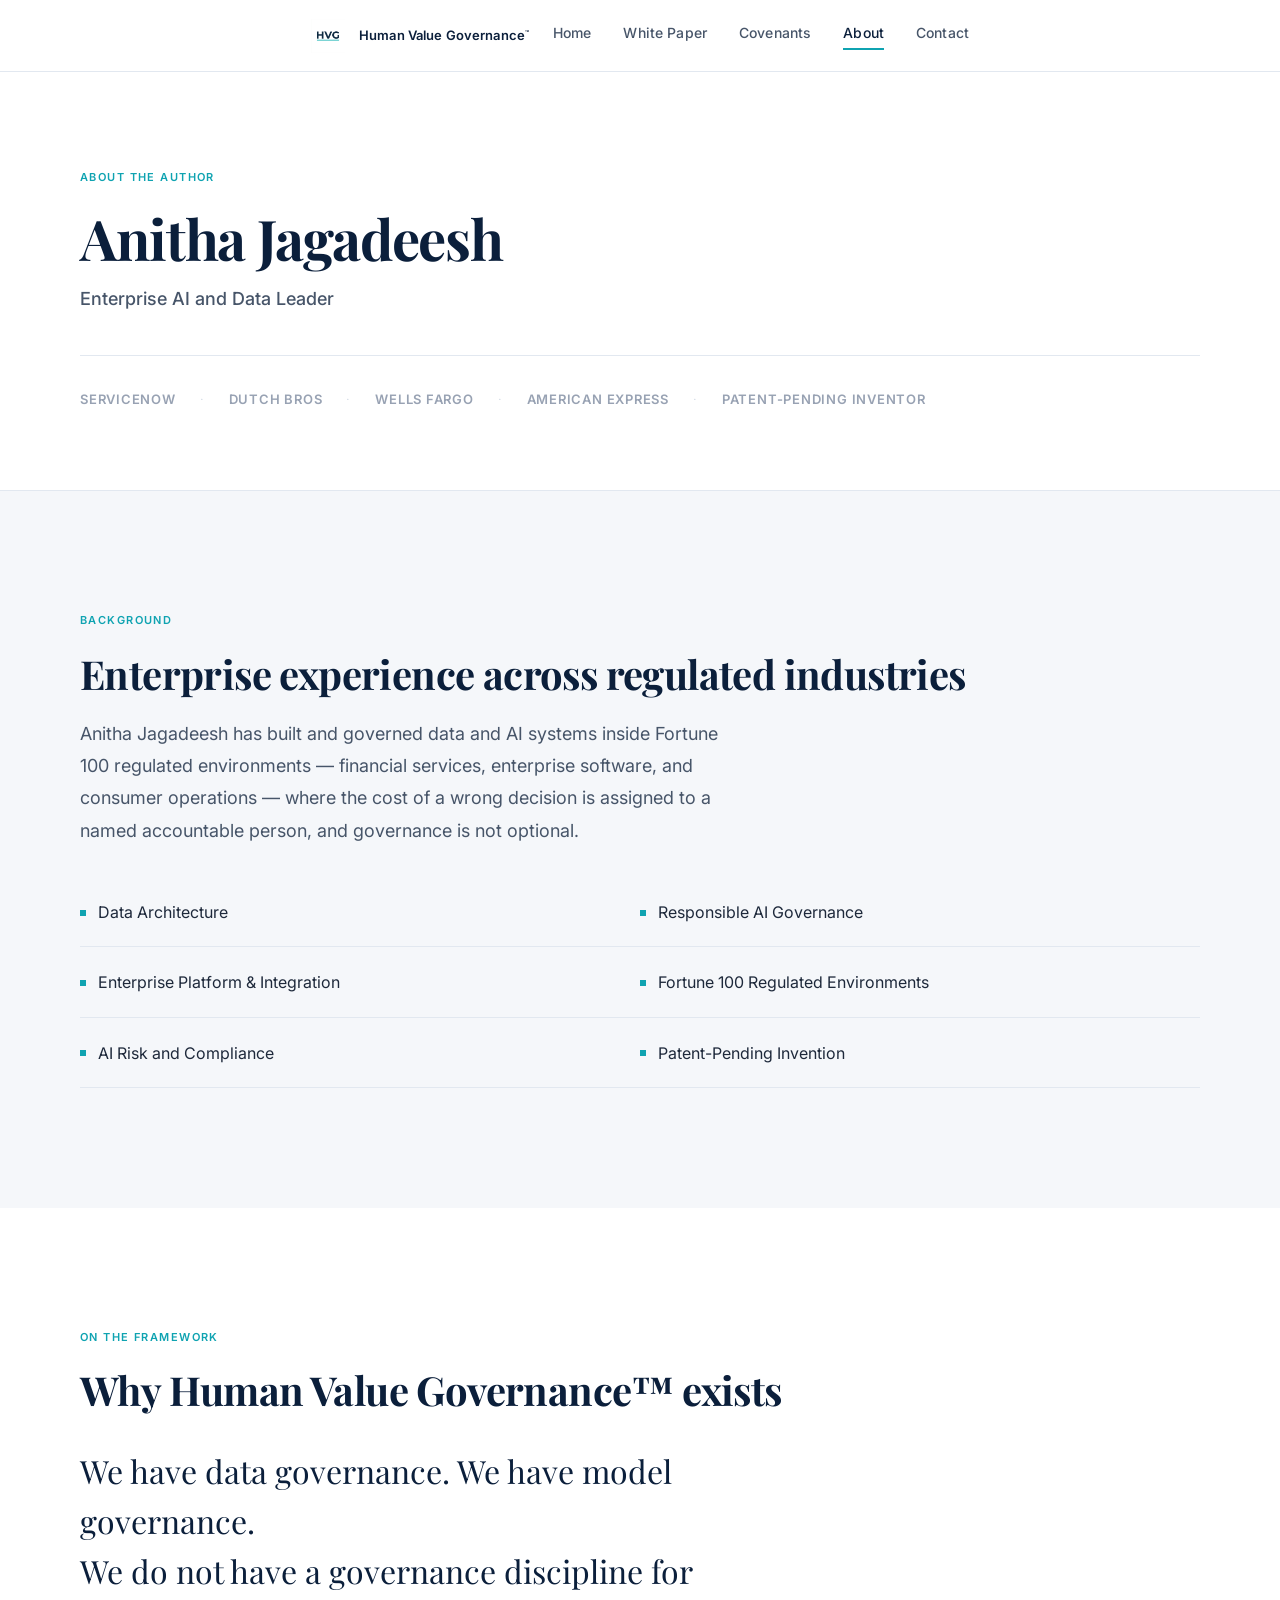
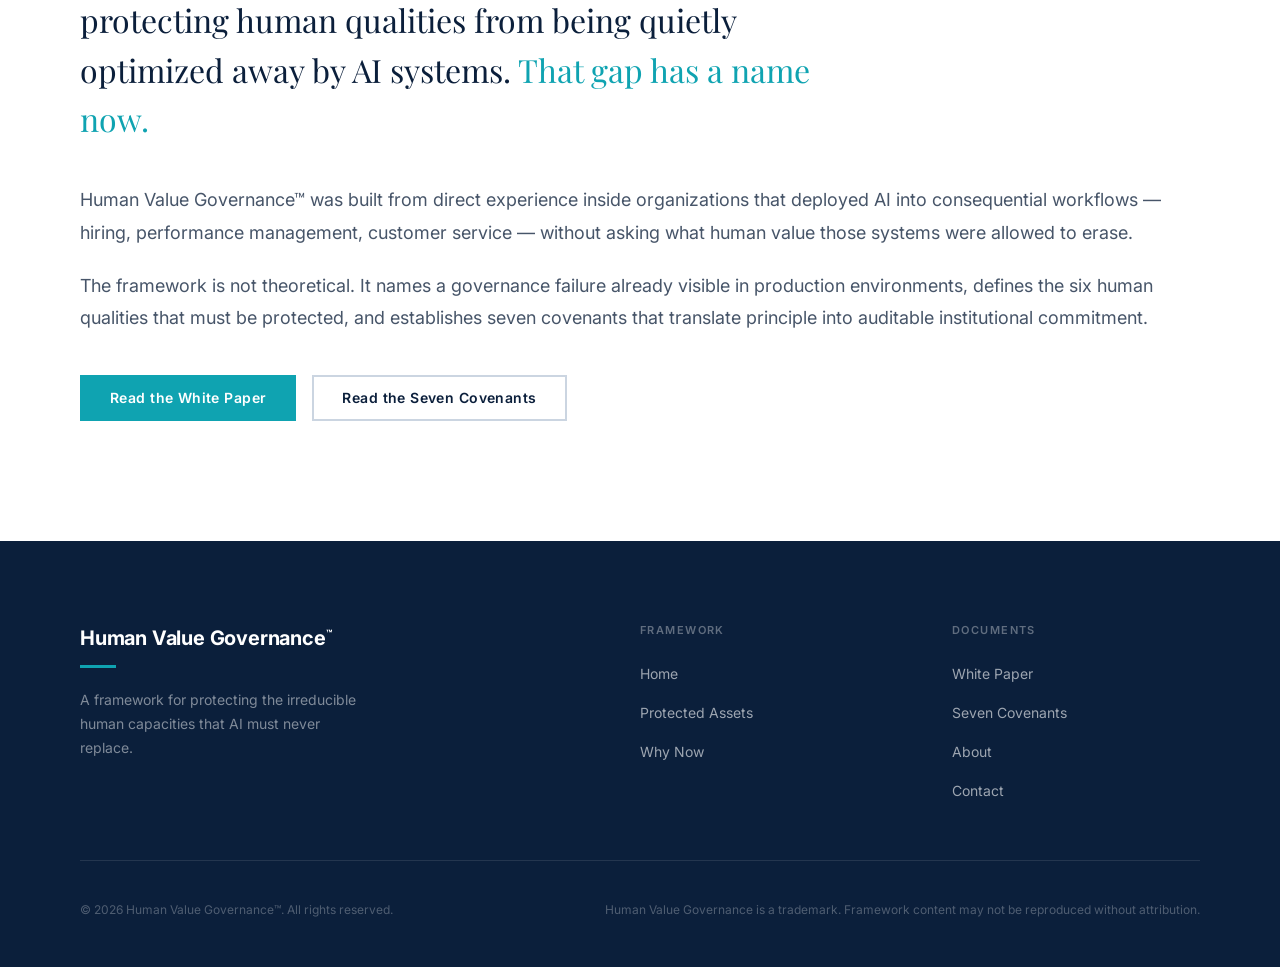
==== about.html @ 3b8f4ce2 "Add about and contact pages; update nav to 5-item structure on all pages New pages: - about.html: An" ====
<!DOCTYPE html>
<html lang="en">
<head>
  <meta charset="UTF-8">
  <meta name="viewport" content="width=device-width, initial-scale=1.0">
  <meta name="description" content="About Anitha Jagadeesh — Enterprise AI and Data Leader. Author of Human Value Governance™.">
  <title>About — Human Value Governance™</title>

  <link rel="preconnect" href="https://fonts.googleapis.com">
  <link rel="preconnect" href="https://fonts.gstatic.com" crossorigin>
  <link href="https://fonts.googleapis.com/css2?family=Inter:wght@300;400;500;600&family=Playfair+Display:ital,wght@0,400;0,600;0,700;1,400&display=swap" rel="stylesheet">

  <link rel="stylesheet" href="assets/css/styles.css">
</head>
<body>

  <!-- ════════════════════════════════════════════════
       SITE HEADER
       ════════════════════════════════════════════════ -->
  <header class="site-header">
    <div class="container">
      <div class="header-inner">

        <a href="index.html" class="logo" aria-label="Human Value Governance — Home">
          <img src="assets/images/hvg-logo.png" alt="HVG" class="logo-img">
          <span class="logo-wordmark">Human Value Governance<sup>™</sup></span>
        </a>

        <nav class="site-nav" id="site-nav" aria-label="Primary navigation">
          <a href="index.html" class="nav-link">Home</a>
          <a href="white-paper.html" class="nav-link">White Paper</a>
          <a href="covenants.html" class="nav-link">Covenants</a>
          <a href="about.html" class="nav-link active">About</a>
          <a href="contact.html" class="nav-link">Contact</a>
        </nav>

        <button class="nav-toggle" id="nav-toggle" aria-label="Toggle navigation"
          aria-expanded="false" aria-controls="site-nav">
          <span class="nav-toggle-icon" aria-hidden="true">
            <span class="nav-toggle-bar"></span>
            <span class="nav-toggle-bar"></span>
            <span class="nav-toggle-bar"></span>
          </span>
        </button>

      </div>
    </div>
  </header>


  <main>

    <!-- ════════════════════════════════════════════════
         ABOUT HERO
         ════════════════════════════════════════════════ -->
    <section class="about-hero">
      <div class="container">

        <p class="label">About the Author</p>
        <h1 class="about-name">Anitha Jagadeesh</h1>
        <p class="about-title">Enterprise AI and Data Leader</p>

        <!-- Company credentials -->
        <div class="credential-strip">
          <span>ServiceNow</span>
          <span class="cred-divider" aria-hidden="true">·</span>
          <span>Dutch Bros</span>
          <span class="cred-divider" aria-hidden="true">·</span>
          <span>Wells Fargo</span>
          <span class="cred-divider" aria-hidden="true">·</span>
          <span>American Express</span>
          <span class="cred-divider" aria-hidden="true">·</span>
          <span>Patent-Pending Inventor</span>
        </div>

      </div>
    </section>


    <!-- ════════════════════════════════════════════════
         BACKGROUND & EXPERTISE
         ════════════════════════════════════════════════ -->
    <section class="section section--gray">
      <div class="container">

        <p class="label">Background</p>
        <h2 class="section-heading">Enterprise experience across regulated industries</h2>

        <p class="section-intro" style="margin-bottom: 0;">
          Anitha Jagadeesh has built and governed data and AI systems inside Fortune 100
          regulated environments — financial services, enterprise software, and consumer
          operations — where the cost of a wrong decision is assigned to a named accountable
          person, and governance is not optional.
        </p>

        <div class="expertise-grid">
          <div class="expertise-item">Data Architecture</div>
          <div class="expertise-item">Responsible AI Governance</div>
          <div class="expertise-item">Enterprise Platform &amp; Integration</div>
          <div class="expertise-item">Fortune 100 Regulated Environments</div>
          <div class="expertise-item">AI Risk and Compliance</div>
          <div class="expertise-item">Patent-Pending Invention</div>
        </div>

      </div>
    </section>


    <!-- ════════════════════════════════════════════════
         WHY THIS FRAMEWORK
         ════════════════════════════════════════════════ -->
    <section class="section section--white">
      <div class="container">

        <p class="label">On the Framework</p>
        <h2 class="section-heading">Why Human Value Governance™ exists</h2>

        <p class="framework-statement">
          We have data governance. We have model governance.<br>
          We do not have a governance discipline for protecting human qualities
          from being quietly optimized away by AI systems.
          <em>That gap has a name now.</em>
        </p>

        <div class="prose" style="margin-top: 2.5rem;">
          <p>
            Human Value Governance™ was built from direct experience inside organizations
            that deployed AI into consequential workflows — hiring, performance management,
            customer service — without asking what human value those systems were allowed
            to erase.
          </p>
          <p>
            The framework is not theoretical. It names a governance failure already visible
            in production environments, defines the six human qualities that must be
            protected, and establishes seven covenants that translate principle into
            auditable institutional commitment.
          </p>
        </div>

        <div style="margin-top: 2.5rem; display: flex; gap: 1rem; flex-wrap: wrap;">
          <a href="white-paper.html" class="btn btn-primary">Read the White Paper</a>
          <a href="covenants.html" class="btn btn-secondary">Read the Seven Covenants</a>
        </div>

      </div>
    </section>

  </main>


  <!-- ════════════════════════════════════════════════
       SITE FOOTER
       ════════════════════════════════════════════════ -->
  <footer class="site-footer">
    <div class="container">

      <div class="footer-inner">
        <div class="footer-brand">
          <p class="footer-logo-text">Human Value Governance<sup>™</sup></p>
          <span class="footer-teal-bar" aria-hidden="true"></span>
          <p>A framework for protecting the irreducible human capacities that AI must never replace.</p>
        </div>
        <div class="footer-col">
          <h4>Framework</h4>
          <ul>
            <li><a href="index.html">Home</a></li>
            <li><a href="index.html#assets">Protected Assets</a></li>
            <li><a href="index.html#urgency">Why Now</a></li>
          </ul>
        </div>
        <div class="footer-col">
          <h4>Documents</h4>
          <ul>
            <li><a href="white-paper.html">White Paper</a></li>
            <li><a href="covenants.html">Seven Covenants</a></li>
            <li><a href="about.html">About</a></li>
            <li><a href="contact.html">Contact</a></li>
          </ul>
        </div>
      </div>

      <div class="footer-bottom">
        <p>© 2026 Human Value Governance™. All rights reserved.</p>
        <p class="tm-note">Human Value Governance is a trademark. Framework content may not be reproduced without attribution.</p>
      </div>

    </div>
  </footer>


  <script>
    (function () {
      var toggle = document.getElementById('nav-toggle');
      var nav    = document.getElementById('site-nav');
      if (!toggle || !nav) return;
      toggle.addEventListener('click', function () {
        var isOpen = nav.classList.toggle('is-open');
        toggle.setAttribute('aria-expanded', isOpen ? 'true' : 'false');
      });
      nav.querySelectorAll('.nav-link').forEach(function (link) {
        link.addEventListener('click', function () {
          nav.classList.remove('is-open');
          toggle.setAttribute('aria-expanded', 'false');
        });
      });
    })();
  </script>

</body>
</html>
---- assets/css/styles.css ----
/* ============================================================
   HUMAN VALUE GOVERNANCE™
   assets/css/styles.css
   ============================================================

   Table of Contents
   ─────────────────────────────────────────────────────────
    1.  Design Tokens (CSS Custom Properties)
    2.  Reset & Base
    3.  Typography Utilities
    4.  Layout & Container
    5.  Site Header & Navigation
    6.  Buttons
    7.  Section Labels & Shared Section Styles
    8.  Site Footer
    9.  Page: Homepage – Hero
   10.  Page: Homepage – Foundation Section
   11.  Page: Homepage – Six Protected Assets
   12.  Page: Homepage – Why Now (Navy)
   13.  Page: Homepage – Audience
   14.  Page: Homepage – CTA Strip
   15.  Page: White Paper
   16.  Page: Seven Covenants
   17.  Responsive Breakpoints
   ============================================================ */


/* ─────────────────────────────────────────────────────────
   1. DESIGN TOKENS
   ───────────────────────────────────────────────────────── */

:root {
  /* Brand Colors */
  --clr-navy:        #0B1F3B;
  --clr-navy-mid:    #112340;
  --clr-teal:        #0FA3B1;
  --clr-teal-faint:  #EAF8FA;
  --clr-amber:       #F5A623;
  --clr-white:       #FFFFFF;

  /* UI / Neutral Colors */
  --clr-bg:          #F5F7FA;
  --clr-off-white:   #FAFBFC;
  --clr-text:        #1E293B;
  --clr-muted:       #475569;
  --clr-subtle:      #98A2B3;
  --clr-border:      #E2E8F0;
  --clr-border-dk:   #CBD5E1;

  /* Fonts */
  --f-serif:  'Playfair Display', Georgia, 'Times New Roman', serif;
  --f-sans:   'Inter', -apple-system, BlinkMacSystemFont, 'Segoe UI', system-ui, sans-serif;

  /* Type Scale */
  --t-11:  0.6875rem;
  --t-12:  0.75rem;
  --t-13:  0.8125rem;
  --t-14:  0.875rem;
  --t-15:  0.9375rem;
  --t-16:  1rem;
  --t-18:  1.125rem;
  --t-20:  1.25rem;
  --t-22:  1.375rem;
  --t-24:  1.5rem;
  --t-28:  1.75rem;
  --t-32:  2rem;
  --t-36:  2.25rem;
  --t-40:  2.5rem;
  --t-48:  3rem;
  --t-56:  3.5rem;
  --t-64:  4rem;
  --t-72:  4.5rem;

  /* Spacing (4px grid) */
  --sp-2:   2px;
  --sp-4:   4px;
  --sp-6:   6px;
  --sp-8:   8px;
  --sp-10:  10px;
  --sp-12:  12px;
  --sp-14:  14px;
  --sp-16:  16px;
  --sp-20:  20px;
  --sp-24:  24px;
  --sp-28:  28px;
  --sp-32:  32px;
  --sp-40:  40px;
  --sp-48:  48px;
  --sp-56:  56px;
  --sp-64:  64px;
  --sp-72:  72px;
  --sp-80:  80px;
  --sp-96:  96px;
  --sp-120: 120px;
  --sp-160: 160px;

  /* Layout */
  --w-container: 1200px;
  --w-read:      700px;
  --w-narrow:    880px;
  --header-h:    72px;

  /* Motion */
  --ease:  cubic-bezier(0.4, 0, 0.2, 1);
  --trans: 180ms cubic-bezier(0.4, 0, 0.2, 1);
}


/* ─────────────────────────────────────────────────────────
   2. RESET & BASE
   ───────────────────────────────────────────────────────── */

*, *::before, *::after {
  box-sizing: border-box;
  margin: 0;
  padding: 0;
}

html {
  font-size: 16px;
  scroll-behavior: smooth;
  -webkit-font-smoothing: antialiased;
  -moz-osx-font-smoothing: grayscale;
  text-rendering: optimizeLegibility;
}

body {
  font-family: var(--f-sans);
  font-size: var(--t-16);
  line-height: 1.7;
  color: var(--clr-text);
  background: var(--clr-white);
}

img, svg {
  display: block;
  max-width: 100%;
  height: auto;
}

a {
  color: inherit;
  text-decoration: none;
}

ul, ol {
  list-style: none;
}

sup {
  font-size: 0.5em;
  vertical-align: super;
  line-height: 0;
  letter-spacing: 0;
}

hr {
  border: none;
  border-top: 1px solid var(--clr-border);
}


/* ─────────────────────────────────────────────────────────
   3. TYPOGRAPHY UTILITIES
   ───────────────────────────────────────────────────────── */

/* Section eyebrow label */
.label {
  display: block;
  font-family: var(--f-sans);
  font-size: var(--t-11);
  font-weight: 600;
  letter-spacing: 0.13em;
  text-transform: uppercase;
  color: var(--clr-teal);
  margin-bottom: var(--sp-20);
}

.label--light {
  color: rgba(15, 163, 177, 0.8);
}

.label--muted {
  color: var(--clr-subtle);
}

/* Primary display heading (hero) */
.display-heading {
  font-family: var(--f-serif);
  font-weight: 700;
  line-height: 1.1;
  color: var(--clr-navy);
  letter-spacing: -0.02em;
}

.display-heading--xl {
  font-size: clamp(var(--t-40), 6.5vw, var(--t-72));
}

.display-heading--lg {
  font-size: clamp(var(--t-32), 5vw, var(--t-56));
}

/* Section heading */
.section-heading {
  font-family: var(--f-serif);
  font-size: clamp(var(--t-28), 3.5vw, var(--t-40));
  font-weight: 700;
  line-height: 1.2;
  color: var(--clr-navy);
  letter-spacing: -0.015em;
}

.section-heading--light {
  color: var(--clr-white);
}

/* Prose / body copy block */
.prose {
  font-size: var(--t-18);
  line-height: 1.82;
  color: var(--clr-muted);
}

.prose p + p {
  margin-top: var(--sp-20);
}

/* Reading prose — long-form article typography */
.reading-prose {
  font-size: var(--t-18);
  line-height: 1.85;
  color: var(--clr-text);
}

.reading-prose p {
  margin-bottom: var(--sp-24);
  color: var(--clr-muted);
}

.reading-prose h2 {
  font-family: var(--f-serif);
  font-size: clamp(var(--t-24), 3vw, var(--t-32));
  font-weight: 700;
  color: var(--clr-navy);
  line-height: 1.25;
  margin-top: var(--sp-72);
  margin-bottom: var(--sp-24);
  padding-top: var(--sp-48);
  border-top: 1px solid var(--clr-border);
}

.reading-prose h3 {
  font-family: var(--f-serif);
  font-size: var(--t-22);
  font-weight: 600;
  color: var(--clr-navy);
  line-height: 1.35;
  margin-top: var(--sp-48);
  margin-bottom: var(--sp-16);
}

.reading-prose ul {
  list-style: none;
  margin: var(--sp-24) 0;
}

.reading-prose ul li {
  position: relative;
  padding-left: var(--sp-24);
  margin-bottom: var(--sp-12);
  color: var(--clr-muted);
  font-size: var(--t-18);
  line-height: 1.75;
}

.reading-prose ul li::before {
  content: '';
  position: absolute;
  left: 0;
  top: 0.78em;
  width: 8px;
  height: 1.5px;
  background: var(--clr-teal);
}

.reading-prose blockquote {
  border-left: 3px solid var(--clr-teal);
  padding: var(--sp-16) var(--sp-28);
  margin: var(--sp-48) 0;
  background: var(--clr-bg);
  font-style: italic;
  font-family: var(--f-serif);
  font-size: var(--t-20);
  line-height: 1.65;
  color: var(--clr-text);
}

/* Content placeholder — insert your copy here */
.content-placeholder {
  background: var(--clr-bg);
  border: 1px dashed var(--clr-border-dk);
  padding: var(--sp-40);
  border-radius: 2px;
  color: var(--clr-subtle);
  font-size: var(--t-14);
  font-style: italic;
  text-align: center;
  margin: var(--sp-32) 0;
}


/* ─────────────────────────────────────────────────────────
   4. LAYOUT & CONTAINER
   ───────────────────────────────────────────────────────── */

.container {
  max-width: var(--w-container);
  margin: 0 auto;
  padding: 0 var(--sp-40);
}

.container--narrow {
  max-width: var(--w-narrow);
}

.container--read {
  max-width: var(--w-read);
}

/* Section base */
.section {
  padding: var(--sp-120) 0;
}

.section--sm {
  padding: var(--sp-80) 0;
}

.section--lg {
  padding: var(--sp-160) 0;
}

/* Section background variants */
.section--white  { background: var(--clr-white); }
.section--gray   { background: var(--clr-bg); }
.section--navy   { background: var(--clr-navy); }
.section--off    { background: var(--clr-off-white); }


/* ─────────────────────────────────────────────────────────
   5. SITE HEADER & NAVIGATION
   ───────────────────────────────────────────────────────── */

.site-header {
  position: sticky;
  top: 0;
  z-index: 200;
  height: var(--header-h);
  background: var(--clr-white);
  border-bottom: 1px solid var(--clr-border);
  display: flex;
  align-items: center;
}

.header-inner {
  display: flex;
  align-items: center;
  justify-content: space-between;
  width: 100%;
  gap: var(--sp-24);
}

/* Logo */
.logo {
  display: flex;
  align-items: center;
  gap: var(--sp-14);
  text-decoration: none;
  flex-shrink: 0;
}

.logo-img {
  height: 34px;
  width: auto;
}

.logo-wordmark {
  font-family: var(--f-sans);
  font-size: var(--t-13);
  font-weight: 600;
  color: var(--clr-navy);
  letter-spacing: 0.01em;
  line-height: 1.3;
  white-space: nowrap;
}

/* Primary navigation */
.site-nav {
  display: flex;
  align-items: center;
  gap: var(--sp-32);
}

.nav-link {
  font-size: var(--t-14);
  font-weight: 500;
  color: var(--clr-muted);
  letter-spacing: 0.01em;
  padding-bottom: var(--sp-4);
  border-bottom: 2px solid transparent;
  transition: color var(--trans), border-color var(--trans);
  white-space: nowrap;
}

.nav-link:hover {
  color: var(--clr-navy);
}

.nav-link.active {
  color: var(--clr-navy);
  border-bottom-color: var(--clr-teal);
}

/* Mobile menu toggle button */
.nav-toggle {
  display: none;
  background: none;
  border: none;
  cursor: pointer;
  padding: var(--sp-8);
  color: var(--clr-navy);
  flex-shrink: 0;
}

.nav-toggle-icon {
  display: flex;
  flex-direction: column;
  gap: 5px;
  width: 22px;
}

.nav-toggle-bar {
  display: block;
  width: 22px;
  height: 2px;
  background: currentColor;
  transition: transform var(--trans), opacity var(--trans);
}

/* Mobile nav state */
.site-nav.is-open {
  display: flex;
}


/* ─────────────────────────────────────────────────────────
   6. BUTTONS
   ───────────────────────────────────────────────────────── */

.btn {
  display: inline-flex;
  align-items: center;
  justify-content: center;
  gap: var(--sp-8);
  padding: 14px 28px;
  font-family: var(--f-sans);
  font-size: var(--t-14);
  font-weight: 600;
  letter-spacing: 0.03em;
  line-height: 1;
  border: 2px solid transparent;
  cursor: pointer;
  text-decoration: none;
  white-space: nowrap;
  transition: background var(--trans), color var(--trans), border-color var(--trans);
}

/* Primary: teal fill */
.btn-primary {
  background: var(--clr-teal);
  color: var(--clr-white);
  border-color: var(--clr-teal);
}

.btn-primary:hover {
  background: #0b8f9c;
  border-color: #0b8f9c;
}

/* Secondary: outlined, on light bg */
.btn-secondary {
  background: transparent;
  color: var(--clr-navy);
  border-color: var(--clr-border-dk);
}

.btn-secondary:hover {
  border-color: var(--clr-navy);
  color: var(--clr-navy);
}

/* Secondary on dark (navy) background */
.btn-secondary--on-dark {
  background: transparent;
  color: var(--clr-white);
  border-color: rgba(255, 255, 255, 0.35);
}

.btn-secondary--on-dark:hover {
  border-color: var(--clr-white);
  background: rgba(255, 255, 255, 0.08);
}

/* Ghost teal */
.btn-ghost-teal {
  background: transparent;
  color: var(--clr-teal);
  border-color: var(--clr-teal);
}

.btn-ghost-teal:hover {
  background: var(--clr-teal);
  color: var(--clr-white);
}


/* ─────────────────────────────────────────────────────────
   7. SECTION LABELS & SHARED SECTION ELEMENTS
   ───────────────────────────────────────────────────────── */

.section-intro {
  font-size: var(--t-18);
  line-height: 1.8;
  color: var(--clr-muted);
  max-width: 640px;
  margin-top: var(--sp-20);
}

.section-intro--light {
  color: rgba(255, 255, 255, 0.65);
}

.teal-rule {
  display: block;
  width: 40px;
  height: 3px;
  background: var(--clr-teal);
  margin: var(--sp-20) 0;
  border: none;
}

.teal-rule--full {
  width: 100%;
  height: 1px;
  background: var(--clr-teal);
  opacity: 0.4;
}


/* ─────────────────────────────────────────────────────────
   8. SITE FOOTER
   ───────────────────────────────────────────────────────── */

.site-footer {
  background: var(--clr-navy);
  color: var(--clr-white);
  padding: var(--sp-80) 0 var(--sp-48);
}

.footer-inner {
  display: grid;
  grid-template-columns: 2fr 1fr 1fr;
  gap: var(--sp-64);
  padding-bottom: var(--sp-56);
  border-bottom: 1px solid rgba(255, 255, 255, 0.1);
  margin-bottom: var(--sp-40);
}

/* Footer brand column */
.footer-brand .footer-logo-text {
  font-family: var(--f-sans);
  font-size: var(--t-20);
  font-weight: 700;
  color: var(--clr-white);
  letter-spacing: -0.01em;
}

.footer-teal-bar {
  display: block;
  width: 36px;
  height: 3px;
  background: var(--clr-teal);
  margin: var(--sp-10) 0 var(--sp-20);
}

.footer-brand p {
  font-size: var(--t-14);
  color: rgba(255, 255, 255, 0.48);
  line-height: 1.7;
  max-width: 280px;
}

/* Footer nav columns */
.footer-col h4 {
  font-family: var(--f-sans);
  font-size: var(--t-11);
  font-weight: 600;
  letter-spacing: 0.13em;
  text-transform: uppercase;
  color: rgba(255, 255, 255, 0.35);
  margin-bottom: var(--sp-20);
}

.footer-col ul {
  display: flex;
  flex-direction: column;
  gap: var(--sp-12);
}

.footer-col ul li a {
  font-size: var(--t-14);
  color: rgba(255, 255, 255, 0.6);
  transition: color var(--trans);
}

.footer-col ul li a:hover {
  color: var(--clr-white);
}

/* Footer bottom bar */
.footer-bottom {
  display: flex;
  align-items: center;
  justify-content: space-between;
  flex-wrap: wrap;
  gap: var(--sp-16);
}

.footer-bottom p {
  font-size: var(--t-12);
  color: rgba(255, 255, 255, 0.28);
  line-height: 1.5;
}

.footer-bottom a {
  color: rgba(255, 255, 255, 0.4);
  transition: color var(--trans);
}

.footer-bottom a:hover {
  color: rgba(255, 255, 255, 0.7);
}


/* ─────────────────────────────────────────────────────────
   9. PAGE: HOMEPAGE – HERO
   ───────────────────────────────────────────────────────── */

.hero {
  padding: 100px 0 120px;
  background: var(--clr-white);
  border-bottom: 1px solid var(--clr-border);
}

.hero-content {
  max-width: 800px;
}

.hero-subhead {
  font-family: var(--f-serif);
  font-size: clamp(var(--t-20), 2.8vw, var(--t-28));
  font-weight: 400;
  font-style: italic;
  color: var(--clr-muted);
  line-height: 1.45;
  margin-top: var(--sp-20);
  margin-bottom: var(--sp-24);
}

.hero-body {
  font-size: var(--t-18);
  line-height: 1.82;
  color: var(--clr-muted);
  max-width: 660px;
  margin-bottom: var(--sp-48);
}

.hero-actions {
  display: flex;
  align-items: center;
  gap: var(--sp-16);
  flex-wrap: wrap;
}


/* ─────────────────────────────────────────────────────────
   10. PAGE: HOMEPAGE – FOUNDATION / WHY FRAMEWORK
   ───────────────────────────────────────────────────────── */

.foundation-content {
  max-width: var(--w-read);
}

.foundation-content .section-heading {
  margin-bottom: var(--sp-32);
}


/* ─────────────────────────────────────────────────────────
   11. PAGE: HOMEPAGE – SIX PROTECTED ASSETS
   ───────────────────────────────────────────────────────── */

.assets-header {
  max-width: var(--w-narrow);
  margin-bottom: var(--sp-64);
}

.assets-header .section-heading {
  margin-bottom: var(--sp-16);
}

.assets-grid {
  display: grid;
  grid-template-columns: repeat(3, 1fr);
  gap: 1px;
  background: var(--clr-border);
  border: 1px solid var(--clr-border);
}

.asset-item {
  background: var(--clr-white);
  padding: var(--sp-40) var(--sp-40);
}

.asset-number {
  display: block;
  font-family: var(--f-sans);
  font-size: var(--t-11);
  font-weight: 600;
  letter-spacing: 0.12em;
  color: var(--clr-teal);
  margin-bottom: var(--sp-16);
}

.asset-title {
  font-family: var(--f-serif);
  font-size: var(--t-22);
  font-weight: 700;
  color: var(--clr-navy);
  line-height: 1.25;
  margin-bottom: var(--sp-14);
}

.asset-desc {
  font-size: var(--t-15);
  line-height: 1.75;
  color: var(--clr-muted);
}


/* ─────────────────────────────────────────────────────────
   12. PAGE: HOMEPAGE – WHY NOW (NAVY)
   ───────────────────────────────────────────────────────── */

.why-now-header {
  max-width: var(--w-narrow);
  margin-bottom: var(--sp-64);
}

.why-now-grid {
  display: grid;
  grid-template-columns: repeat(2, 1fr);
  gap: var(--sp-56) var(--sp-80);
}

.why-now-item {
  border-top: 1px solid rgba(255, 255, 255, 0.15);
  padding-top: var(--sp-32);
}

.why-now-item h3 {
  font-family: var(--f-serif);
  font-size: var(--t-22);
  font-weight: 600;
  color: var(--clr-white);
  margin-bottom: var(--sp-14);
  line-height: 1.3;
}

.why-now-item p {
  font-size: var(--t-16);
  line-height: 1.78;
  color: rgba(255, 255, 255, 0.58);
}


/* ─────────────────────────────────────────────────────────
   13. PAGE: HOMEPAGE – AUDIENCE
   ───────────────────────────────────────────────────────── */

.audience-header {
  max-width: var(--w-narrow);
  margin-bottom: var(--sp-56);
}

.audience-header .section-heading {
  margin-bottom: var(--sp-16);
}

.audience-grid {
  display: grid;
  grid-template-columns: repeat(3, 1fr);
  gap: var(--sp-32);
}

.audience-item {
  padding: var(--sp-32) var(--sp-32);
  background: var(--clr-white);
  border: 1px solid var(--clr-border);
}

.audience-item h3 {
  font-family: var(--f-sans);
  font-size: var(--t-15);
  font-weight: 600;
  color: var(--clr-navy);
  margin-bottom: var(--sp-10);
  letter-spacing: 0.01em;
}

.audience-item p {
  font-size: var(--t-14);
  line-height: 1.72;
  color: var(--clr-muted);
}


/* ─────────────────────────────────────────────────────────
   14. PAGE: HOMEPAGE – CTA STRIP
   ───────────────────────────────────────────────────────── */

.cta-strip {
  background: var(--clr-navy);
  padding: var(--sp-80) 0;
}

.cta-strip-inner {
  display: flex;
  align-items: center;
  justify-content: space-between;
  gap: var(--sp-48);
  flex-wrap: wrap;
}

.cta-strip-text h2 {
  font-family: var(--f-serif);
  font-size: clamp(var(--t-24), 3vw, var(--t-36));
  font-weight: 700;
  color: var(--clr-white);
  line-height: 1.2;
  margin-bottom: var(--sp-12);
}

.cta-strip-text p {
  font-size: var(--t-16);
  color: rgba(255, 255, 255, 0.55);
}

.cta-strip-actions {
  display: flex;
  align-items: center;
  gap: var(--sp-16);
  flex-shrink: 0;
  flex-wrap: wrap;
}


/* ─────────────────────────────────────────────────────────
   15. PAGE: WHITE PAPER
   ───────────────────────────────────────────────────────── */

/* Article hero header (navy) */
.paper-hero {
  background: var(--clr-navy);
  padding: var(--sp-80) 0 var(--sp-96);
  border-bottom: 3px solid var(--clr-teal);
}

.paper-hero-inner {
  max-width: var(--w-read);
}

.paper-hero .label {
  color: rgba(15, 163, 177, 0.85);
  margin-bottom: var(--sp-24);
}

.paper-title {
  font-family: var(--f-serif);
  font-size: clamp(var(--t-32), 5vw, var(--t-56));
  font-weight: 700;
  color: var(--clr-white);
  line-height: 1.15;
  letter-spacing: -0.02em;
  margin-bottom: var(--sp-24);
}

.paper-subtitle {
  font-family: var(--f-serif);
  font-size: var(--t-20);
  font-weight: 400;
  font-style: italic;
  color: rgba(255, 255, 255, 0.65);
  line-height: 1.5;
  margin-bottom: var(--sp-32);
}

.paper-meta {
  display: flex;
  align-items: center;
  gap: var(--sp-24);
  flex-wrap: wrap;
}

.paper-meta span {
  font-size: var(--t-13);
  color: rgba(255, 255, 255, 0.4);
  letter-spacing: 0.04em;
}

.paper-meta .meta-divider {
  width: 1px;
  height: 14px;
  background: rgba(255, 255, 255, 0.2);
}

/* Article layout: TOC sidebar + reading column */
.paper-layout {
  display: grid;
  grid-template-columns: 240px 1fr;
  gap: var(--sp-80);
  padding: var(--sp-80) 0 var(--sp-120);
  align-items: start;
}

/* Table of contents sidebar */
.paper-toc {
  position: sticky;
  top: calc(var(--header-h) + var(--sp-48));
}

.paper-toc h4 {
  font-family: var(--f-sans);
  font-size: var(--t-11);
  font-weight: 600;
  letter-spacing: 0.13em;
  text-transform: uppercase;
  color: var(--clr-subtle);
  margin-bottom: var(--sp-20);
}

.toc-list {
  list-style: none;
  padding: 0;
  display: flex;
  flex-direction: column;
  gap: 0;
  border-left: 1px solid var(--clr-border);
}

.toc-list li a {
  display: block;
  padding: var(--sp-8) var(--sp-16);
  font-size: var(--t-13);
  color: var(--clr-subtle);
  line-height: 1.5;
  border-left: 2px solid transparent;
  margin-left: -1px;
  transition: color var(--trans), border-color var(--trans);
}

.toc-list li a:hover,
.toc-list li a.active {
  color: var(--clr-teal);
  border-left-color: var(--clr-teal);
}

/* Reading column */
.paper-reading {
  max-width: var(--w-read);
}

/* Abstract block */
.paper-abstract {
  background: var(--clr-bg);
  border-left: 3px solid var(--clr-teal);
  padding: var(--sp-32) var(--sp-40);
  margin-bottom: var(--sp-64);
}

.paper-abstract h3 {
  font-family: var(--f-sans);
  font-size: var(--t-11);
  font-weight: 600;
  letter-spacing: 0.13em;
  text-transform: uppercase;
  color: var(--clr-teal);
  margin-bottom: var(--sp-16);
}

.paper-abstract p {
  font-size: var(--t-16);
  line-height: 1.8;
  color: var(--clr-muted);
}


/* ─────────────────────────────────────────────────────────
   16. PAGE: SEVEN COVENANTS
   ───────────────────────────────────────────────────────── */

/* Page hero */
.covenants-hero {
  background: var(--clr-navy);
  padding: var(--sp-96) 0;
  text-align: center;
  border-bottom: 3px solid var(--clr-teal);
}

.covenants-hero .label {
  justify-content: center;
  color: rgba(15, 163, 177, 0.8);
  margin-bottom: var(--sp-24);
}

.covenants-hero-title {
  font-family: var(--f-serif);
  font-size: clamp(var(--t-40), 6vw, var(--t-64));
  font-weight: 700;
  color: var(--clr-white);
  line-height: 1.1;
  letter-spacing: -0.02em;
  margin-bottom: var(--sp-32);
}

.covenants-opening {
  max-width: 680px;
  margin: 0 auto;
  font-size: var(--t-18);
  line-height: 1.82;
  color: rgba(255, 255, 255, 0.6);
  font-style: italic;
  font-family: var(--f-serif);
}

/* Preamble statement */
.covenants-preamble {
  padding: var(--sp-80) 0;
  background: var(--clr-bg);
  border-bottom: 1px solid var(--clr-border);
}

.covenants-preamble-inner {
  max-width: 760px;
  margin: 0 auto;
  text-align: center;
}

.covenants-preamble h2 {
  font-family: var(--f-serif);
  font-size: clamp(var(--t-24), 3vw, var(--t-32));
  font-weight: 700;
  color: var(--clr-navy);
  line-height: 1.3;
  margin-bottom: var(--sp-20);
}

.covenants-preamble p {
  font-size: var(--t-18);
  line-height: 1.82;
  color: var(--clr-muted);
}

/* Individual covenant blocks */
.covenants-list {
  padding: var(--sp-24) 0 var(--sp-120);
  background: var(--clr-white);
}

.covenant-block {
  padding: var(--sp-80) 0;
  border-bottom: 1px solid var(--clr-border);
}

.covenant-block:last-child {
  border-bottom: none;
}

.covenant-block-inner {
  max-width: var(--w-narrow);
  margin: 0 auto;
  padding: 0 var(--sp-40);
}

.covenant-meta {
  display: flex;
  align-items: center;
  gap: var(--sp-16);
  margin-bottom: var(--sp-24);
}

.covenant-numeral {
  font-family: var(--f-sans);
  font-size: var(--t-11);
  font-weight: 600;
  letter-spacing: 0.14em;
  text-transform: uppercase;
  color: var(--clr-teal);
}

.covenant-divider-dot {
  width: 3px;
  height: 3px;
  border-radius: 50%;
  background: var(--clr-border-dk);
  flex-shrink: 0;
}

.covenant-category {
  font-family: var(--f-sans);
  font-size: var(--t-11);
  font-weight: 500;
  letter-spacing: 0.1em;
  text-transform: uppercase;
  color: var(--clr-subtle);
}

.covenant-name {
  font-family: var(--f-serif);
  font-size: clamp(var(--t-28), 4vw, var(--t-40));
  font-weight: 700;
  color: var(--clr-navy);
  line-height: 1.15;
  letter-spacing: -0.015em;
  margin-bottom: var(--sp-24);
}

.covenant-teal-rule {
  display: block;
  width: 48px;
  height: 2px;
  background: var(--clr-teal);
  margin-bottom: var(--sp-32);
  border: none;
}

.covenant-text {
  font-size: var(--t-18);
  line-height: 1.85;
  color: var(--clr-muted);
  max-width: 640px;
  margin-bottom: var(--sp-32);
}

.covenant-commitment {
  background: var(--clr-bg);
  border-left: 3px solid var(--clr-teal);
  padding: var(--sp-24) var(--sp-28);
}

.covenant-commitment h4 {
  font-family: var(--f-sans);
  font-size: var(--t-11);
  font-weight: 600;
  letter-spacing: 0.13em;
  text-transform: uppercase;
  color: var(--clr-teal);
  margin-bottom: var(--sp-10);
}

.covenant-commitment p {
  font-size: var(--t-15);
  line-height: 1.72;
  color: var(--clr-muted);
}


/* ─────────────────────────────────────────────────────────
   17. RESPONSIVE BREAKPOINTS
   ───────────────────────────────────────────────────────── */

/* Tablet: 640px – 1024px */
@media (max-width: 1024px) {
  .container {
    padding: 0 var(--sp-32);
  }

  /* White paper: collapse to single column */
  .paper-layout {
    display: block;
  }

  .paper-toc {
    display: none; /* TOC hidden on tablet/mobile */
  }
}

@media (max-width: 860px) {
  /* Assets grid: 2 columns on tablet */
  .assets-grid {
    grid-template-columns: repeat(2, 1fr);
  }

  /* Why now: single column */
  .why-now-grid {
    grid-template-columns: 1fr;
    gap: var(--sp-40);
  }

  /* Audience: 2 columns */
  .audience-grid {
    grid-template-columns: repeat(2, 1fr);
  }

  /* Footer: two columns */
  .footer-inner {
    grid-template-columns: 1fr 1fr;
    gap: var(--sp-40);
  }

  .footer-brand {
    grid-column: 1 / -1;
  }

  /* CTA strip: stacked */
  .cta-strip-inner {
    flex-direction: column;
    align-items: flex-start;
  }
}

/* Mobile: < 640px */
@media (max-width: 639px) {
  :root {
    --header-h: 64px;
  }

  .container {
    padding: 0 var(--sp-20);
  }

  .section {
    padding: var(--sp-80) 0;
  }

  .section--sm {
    padding: var(--sp-56) 0;
  }

  /* Header: show toggle, hide nav */
  .nav-toggle {
    display: flex;
    align-items: center;
    justify-content: center;
  }

  .site-nav {
    display: none;
    position: absolute;
    top: var(--header-h);
    left: 0;
    right: 0;
    background: var(--clr-white);
    border-bottom: 1px solid var(--clr-border);
    flex-direction: column;
    align-items: flex-start;
    gap: 0;
    padding: var(--sp-8) 0 var(--sp-16);
    box-shadow: 0 4px 16px rgba(0,0,0,0.06);
  }

  .site-nav .nav-link {
    width: 100%;
    padding: var(--sp-14) var(--sp-24);
    border-bottom: none;
    font-size: var(--t-15);
  }

  .site-nav .nav-link.active {
    color: var(--clr-teal);
    border-bottom: none;
  }

  .site-nav.is-open {
    display: flex;
  }

  /* Logo wordmark: hide on very small */
  .logo-wordmark {
    display: none;
  }

  /* Hero */
  .hero {
    padding: var(--sp-72) 0 var(--sp-80);
  }

  .hero-actions {
    flex-direction: column;
    align-items: flex-start;
  }

  .btn {
    width: 100%;
    justify-content: center;
    max-width: 360px;
  }

  /* Assets: single column */
  .assets-grid {
    grid-template-columns: 1fr;
  }

  /* Audience: single column */
  .audience-grid {
    grid-template-columns: 1fr;
  }

  /* Footer: single column */
  .footer-inner {
    grid-template-columns: 1fr;
    gap: var(--sp-40);
  }

  .footer-bottom {
    flex-direction: column;
    align-items: flex-start;
  }

  /* Covenant block */
  .covenant-block {
    padding: var(--sp-56) 0;
  }

  .covenant-block-inner {
    padding: 0 var(--sp-20);
  }

  /* CTA strip */
  .cta-strip-actions {
    flex-direction: column;
    width: 100%;
  }

  /* Paper hero */
  .paper-hero {
    padding: var(--sp-56) 0 var(--sp-72);
  }
}

/* ─────────────────────────────────────────────────────────
   PAGE: ABOUT
   ───────────────────────────────────────────────────────── */

.about-hero {
  padding: var(--sp-96) 0 var(--sp-80);
  border-bottom: 1px solid var(--clr-border);
  background: var(--clr-white);
}

.about-name {
  font-family: var(--f-serif);
  font-size: clamp(var(--t-36), 5vw, var(--t-56));
  font-weight: 700;
  color: var(--clr-navy);
  line-height: 1.1;
  letter-spacing: -0.02em;
  margin-bottom: var(--sp-16);
}

.about-title {
  font-size: var(--t-18);
  font-weight: 500;
  color: var(--clr-muted);
  margin-bottom: 0;
}

/* Company credential strip */
.credential-strip {
  display: flex;
  flex-wrap: wrap;
  gap: var(--sp-8) var(--sp-24);
  margin-top: var(--sp-40);
  padding-top: var(--sp-32);
  border-top: 1px solid var(--clr-border);
}

.credential-strip span {
  font-size: var(--t-13);
  font-weight: 600;
  color: var(--clr-subtle);
  letter-spacing: 0.06em;
  text-transform: uppercase;
}

.credential-strip .cred-divider {
  color: var(--clr-border-dk);
  font-weight: 300;
}

/* Expertise areas grid */
.expertise-grid {
  display: grid;
  grid-template-columns: repeat(2, 1fr);
  gap: var(--sp-2) 0;
  margin-top: var(--sp-32);
}

.expertise-item {
  padding: var(--sp-20) 0;
  border-bottom: 1px solid var(--clr-border);
  font-size: var(--t-16);
  color: var(--clr-text);
  display: flex;
  align-items: center;
  gap: var(--sp-12);
}

.expertise-item::before {
  content: '';
  display: block;
  width: 6px;
  height: 6px;
  background: var(--clr-teal);
  flex-shrink: 0;
}

/* Framework statement */
.framework-statement {
  font-family: var(--f-serif);
  font-size: clamp(var(--t-22), 3vw, var(--t-32));
  font-weight: 400;
  color: var(--clr-navy);
  line-height: 1.55;
  max-width: 760px;
  margin-top: var(--sp-32);
}

.framework-statement em {
  font-style: normal;
  color: var(--clr-teal);
}

/* Contact page */
.contact-section {
  padding: var(--sp-120) 0;
  background: var(--clr-white);
}

.contact-line {
  font-size: var(--t-18);
  line-height: 1.8;
  color: var(--clr-muted);
  margin-top: var(--sp-24);
}

.contact-line a {
  color: var(--clr-teal);
  font-weight: 500;
  border-bottom: 1px solid currentColor;
  transition: color var(--trans);
}

.contact-line a:hover {
  color: var(--clr-navy);
}

@media (max-width: 639px) {
  .expertise-grid {
    grid-template-columns: 1fr;
  }
}


/* ─────────────────────────────────────────────────────────
   PAGE: COVENANTS — DOCUMENT LAYOUT
   ───────────────────────────────────────────────────────── */

/* Page header — clean document style */
.covenants-doc-header {
  padding: var(--sp-80) 0 var(--sp-72);
  border-bottom: 1px solid var(--clr-border);
  background: var(--clr-white);
}

.covenants-doc-header .label {
  margin-bottom: var(--sp-20);
}

.covenants-doc-title {
  font-family: var(--f-serif);
  font-size: clamp(var(--t-36), 5vw, var(--t-56));
  font-weight: 700;
  color: var(--clr-navy);
  line-height: 1.1;
  letter-spacing: -0.02em;
  margin-bottom: var(--sp-20);
}

.covenants-doc-subtitle {
  font-family: var(--f-serif);
  font-size: var(--t-18);
  font-style: italic;
  font-weight: 400;
  color: var(--clr-muted);
  margin-bottom: var(--sp-32);
}

.covenants-doc-preamble {
  font-size: var(--t-16);
  line-height: 1.8;
  color: var(--clr-muted);
  max-width: 680px;
}

/* Individual covenant block — two-column: numeral + content */
.covenants-doc-list {
  padding: var(--sp-24) 0 var(--sp-80);
  background: var(--clr-white);
}

.covenant-doc-block {
  display: grid;
  grid-template-columns: 72px 1fr;
  gap: 0 var(--sp-40);
  padding: var(--sp-64) 0;
  border-bottom: 1px solid var(--clr-border);
  align-items: start;
}

.covenant-doc-block:last-child {
  border-bottom: none;
}

.covenant-doc-numeral {
  font-family: var(--f-serif);
  font-size: var(--t-48);
  font-weight: 700;
  color: var(--clr-navy);
  line-height: 1;
  padding-top: var(--sp-4);
  opacity: 0.18;
  text-align: right;
}

.covenant-doc-content {
  padding-top: var(--sp-4);
}

.covenant-doc-name {
  font-family: var(--f-sans);
  font-size: var(--t-11);
  font-weight: 600;
  letter-spacing: 0.16em;
  text-transform: uppercase;
  color: var(--clr-teal);
  margin-bottom: var(--sp-16);
}

.covenant-doc-commitment {
  font-family: var(--f-serif);
  font-size: clamp(var(--t-20), 2.5vw, var(--t-28));
  font-weight: 400;
  font-style: italic;
  color: var(--clr-navy);
  line-height: 1.5;
  margin-bottom: var(--sp-20);
  letter-spacing: -0.01em;
}

.covenant-doc-applies {
  font-size: var(--t-14);
  line-height: 1.75;
  color: var(--clr-muted);
  max-width: 600px;
  padding-top: var(--sp-16);
  border-top: 1px solid var(--clr-border);
}

.covenant-doc-applies strong {
  font-weight: 600;
  color: var(--clr-subtle);
  font-size: var(--t-11);
  letter-spacing: 0.1em;
  text-transform: uppercase;
  display: block;
  margin-bottom: var(--sp-6);
}

/* Closing statement */
.covenants-closing {
  padding: var(--sp-64) 0 var(--sp-80);
  border-top: 2px solid var(--clr-navy);
  background: var(--clr-white);
}

.covenants-closing-text {
  font-family: var(--f-serif);
  font-size: clamp(var(--t-18), 2.5vw, var(--t-24));
  font-style: italic;
  color: var(--clr-navy);
  line-height: 1.6;
  max-width: 680px;
}

.covenants-closing-text span {
  display: block;
  color: var(--clr-teal);
  font-style: normal;
  font-weight: 600;
  margin-top: var(--sp-4);
}

.covenants-closing-byline {
  margin-top: var(--sp-24);
  font-size: var(--t-11);
  font-weight: 600;
  letter-spacing: 0.14em;
  text-transform: uppercase;
  color: var(--clr-subtle);
}

/* Responsive: collapse numeral grid on mobile */
@media (max-width: 639px) {
  .covenant-doc-block {
    grid-template-columns: 1fr;
    gap: var(--sp-16);
    padding: var(--sp-48) 0;
  }

  .covenant-doc-numeral {
    text-align: left;
    font-size: var(--t-32);
    opacity: 0.25;
  }
}


/* ─────────────────────────────────────────────────────────
   WHITE PAPER: CONTENT-SPECIFIC STYLES
   ───────────────────────────────────────────────────────── */

/* Large opening question / epigraph */
.paper-opening-question {
  font-family: var(--f-serif);
  font-size: clamp(var(--t-22), 3vw, var(--t-32));
  font-style: italic;
  font-weight: 400;
  color: var(--clr-navy);
  line-height: 1.45;
  text-align: center;
  margin: var(--sp-56) 0 var(--sp-16);
  padding: var(--sp-40) var(--sp-32);
  border-top: 1px solid var(--clr-border);
  border-bottom: 1px solid var(--clr-border);
}

.paper-opening-answer {
  font-family: var(--f-serif);
  font-size: var(--t-18);
  font-style: italic;
  color: var(--clr-muted);
  text-align: center;
  margin-bottom: var(--sp-56);
}

/* Failure mode + auditor evidence callout blocks */
.paper-callout {
  background: var(--clr-bg);
  border-left: 3px solid var(--clr-border-dk);
  padding: var(--sp-28) var(--sp-32);
  margin: var(--sp-32) 0;
}

.paper-callout--teal {
  border-left-color: var(--clr-teal);
}

.paper-callout h4 {
  font-family: var(--f-sans);
  font-size: var(--t-11);
  font-weight: 600;
  letter-spacing: 0.13em;
  text-transform: uppercase;
  color: var(--clr-subtle);
  margin-bottom: var(--sp-16);
}

.paper-callout--teal h4 {
  color: var(--clr-teal);
}

.paper-callout p {
  font-size: var(--t-15);
  line-height: 1.72;
  color: var(--clr-muted);
  margin-bottom: var(--sp-12);
}

.paper-callout ul {
  list-style: none;
  padding: 0;
  margin: 0;
}

.paper-callout ul li {
  position: relative;
  padding-left: var(--sp-20);
  margin-bottom: var(--sp-10);
  font-size: var(--t-15);
  line-height: 1.68;
  color: var(--clr-muted);
}

.paper-callout ul li::before {
  content: '—';
  position: absolute;
  left: 0;
  color: var(--clr-teal);
  font-size: var(--t-12);
}

/* Each covenant entry in Section 8 */
.paper-covenant-entry {
  margin-top: var(--sp-64);
  padding-top: var(--sp-48);
  border-top: 1px solid var(--clr-border);
}

.paper-covenant-entry h3 {
  margin-top: 0 !important;
  padding-top: 0 !important;
  border-top: none !important;
}

.paper-covenant-commitment {
  font-family: var(--f-serif);
  font-size: var(--t-20);
  font-style: italic;
  color: var(--clr-navy);
  line-height: 1.55;
  margin: var(--sp-16) 0 var(--sp-24);
  padding: var(--sp-20) var(--sp-24);
  border-left: 3px solid var(--clr-teal);
  background: var(--clr-teal-faint);
}

.paper-covenant-scope {
  font-size: var(--t-14);
  font-style: italic;
  color: var(--clr-subtle);
  line-height: 1.65;
  margin-bottom: var(--sp-20);
  padding-bottom: var(--sp-16);
  border-bottom: 1px solid var(--clr-border);
}

.paper-covenant-scope strong {
  font-style: normal;
  color: var(--clr-navy);
  font-weight: 600;
}

/* "When AI should / should not" lists in Section 6 */
.paper-use-list {
  list-style: none;
  padding: 0;
  margin: var(--sp-20) 0 var(--sp-32);
}

.paper-use-list li {
  position: relative;
  padding-left: var(--sp-24);
  margin-bottom: var(--sp-16);
  font-size: var(--t-16);
  line-height: 1.75;
  color: var(--clr-muted);
}

.paper-use-list li::before {
  content: '';
  position: absolute;
  left: 0;
  top: 0.78em;
  width: 8px;
  height: 1.5px;
  background: var(--clr-teal);
}

/* Action items in Section 10 — per-audience */
.paper-action-group {
  margin-top: var(--sp-40);
  padding-top: var(--sp-32);
  border-top: 1px solid var(--clr-border);
}

.paper-action-group h3 {
  margin-top: 0 !important;
  padding-top: 0 !important;
  border-top: none !important;
}

/* Appendix reference table */
.paper-reference-table {
  width: 100%;
  border-collapse: collapse;
  margin: var(--sp-32) 0;
  font-size: var(--t-15);
}

.paper-reference-table th {
  font-family: var(--f-sans);
  font-size: var(--t-11);
  font-weight: 600;
  letter-spacing: 0.12em;
  text-transform: uppercase;
  color: var(--clr-subtle);
  text-align: left;
  padding: 12px 16px;
  background: var(--clr-bg);
  border-bottom: 2px solid var(--clr-border);
}

.paper-reference-table td {
  padding: 18px 16px;
  vertical-align: top;
  border-bottom: 1px solid var(--clr-border);
  color: var(--clr-muted);
  line-height: 1.65;
}

.paper-reference-table td:first-child {
  font-weight: 600;
  color: var(--clr-navy);
  font-size: var(--t-14);
  white-space: nowrap;
}

/* Governance test callout box */
.paper-governance-test {
  border: 2px solid var(--clr-navy);
  padding: var(--sp-32) var(--sp-40);
  margin: var(--sp-40) 0;
  background: var(--clr-white);
}

.paper-governance-test h4 {
  font-family: var(--f-sans);
  font-size: var(--t-11);
  font-weight: 600;
  letter-spacing: 0.13em;
  text-transform: uppercase;
  color: var(--clr-navy);
  margin-bottom: var(--sp-16);
}

.paper-governance-test p {
  font-size: var(--t-16);
  line-height: 1.75;
  color: var(--clr-text);
  margin-bottom: var(--sp-12);
}

.paper-governance-test p:last-child { margin-bottom: 0; }

.paper-governance-test .test-answer {
  color: var(--clr-teal);
  font-weight: 600;
}


/* ─────────────────────────────────────────────────────────
   Print styles for white paper
   ───────────────────────────────────────────────────────── */
/* Print styles for white paper */
@media print {
  .site-header,
  .site-footer,
  .paper-toc,
  .btn {
    display: none !important;
  }

  body {
    font-size: 12pt;
    color: #000;
  }

  .paper-layout {
    display: block;
  }

  .paper-hero {
    background: none;
    color: #000;
    border-bottom: 2px solid #000;
  }

  .paper-title {
    color: #000;
  }
}
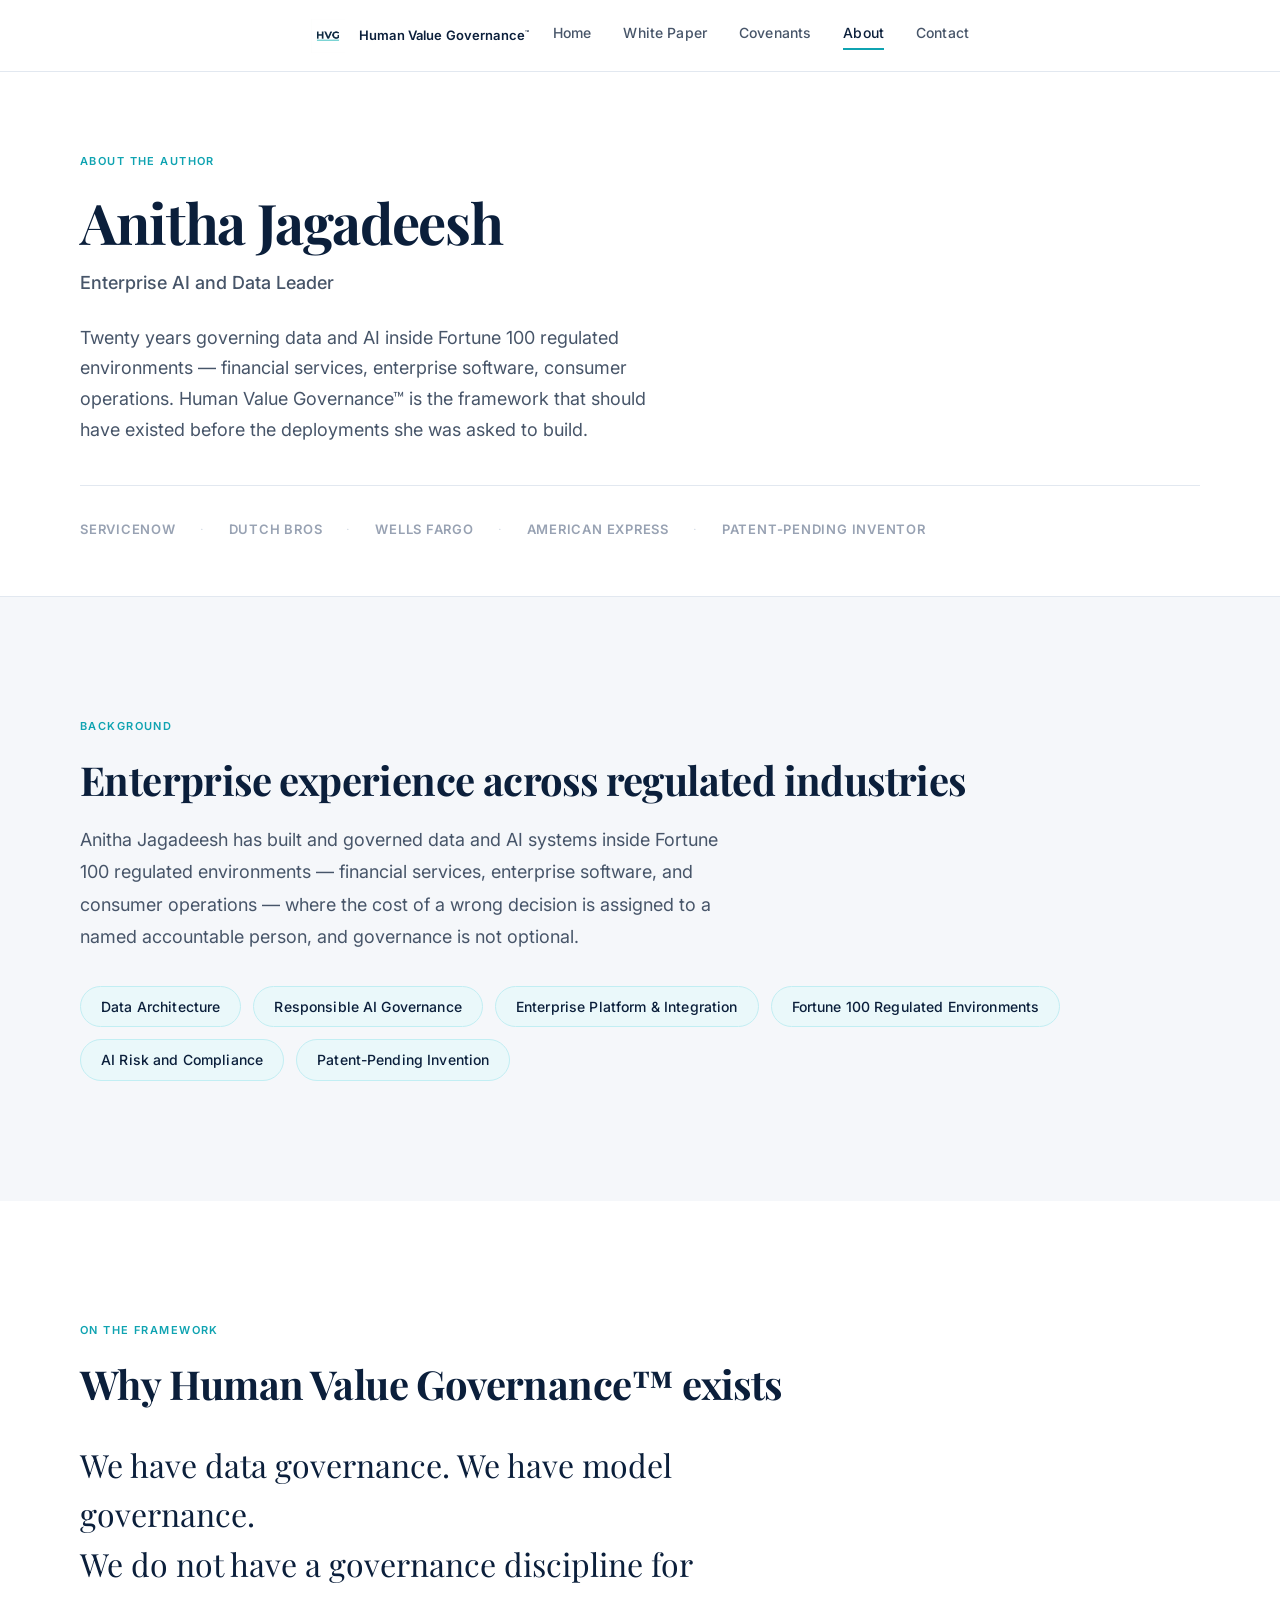
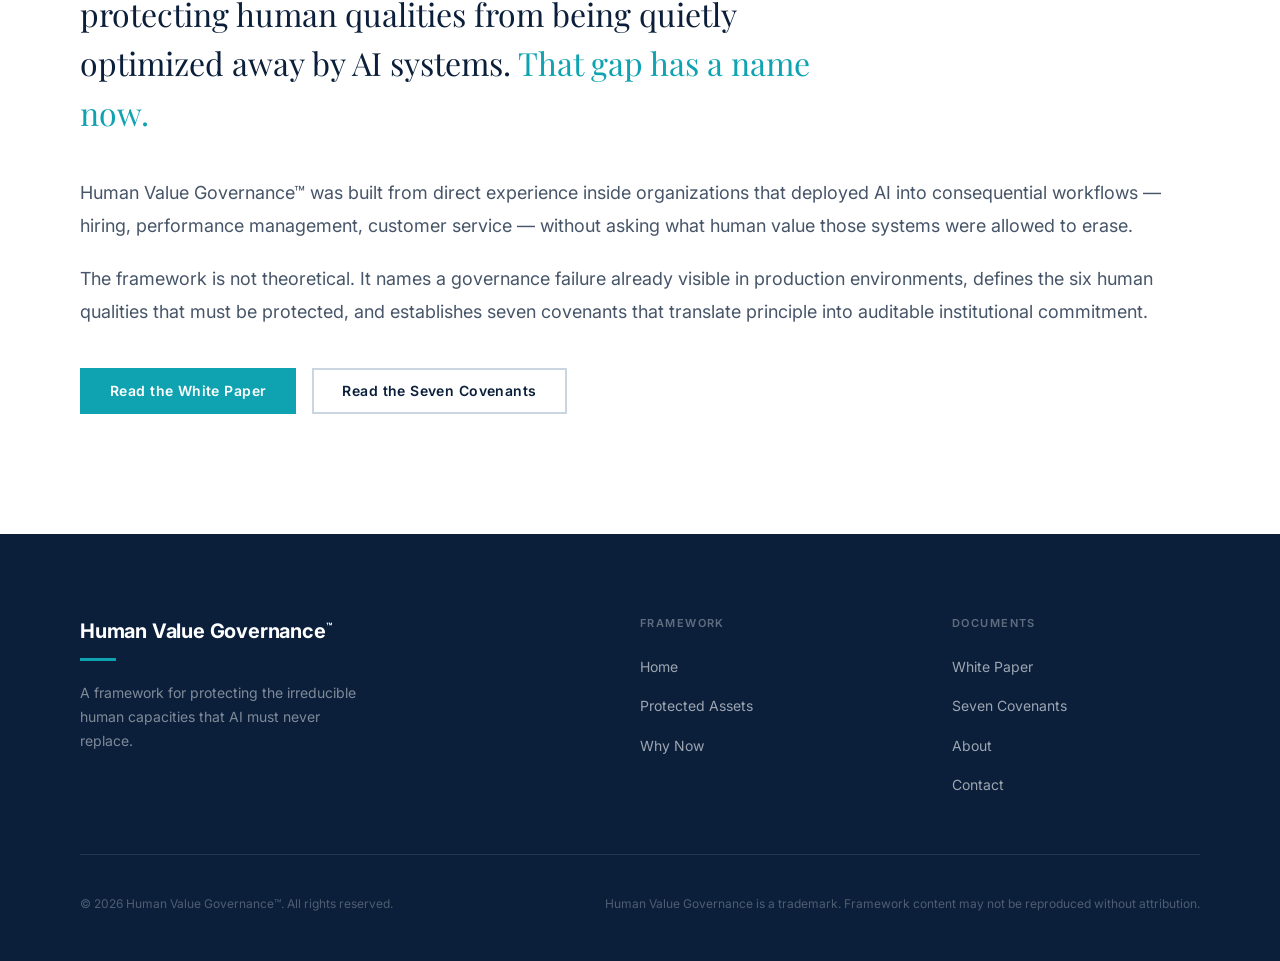
==== commit a6a0bfcb: "Fix about page hero gap, expertise pills, and contact email typo - Add positioning statement in abou" ====
--- a/about.html
+++ b/about.html
@@ -59,6 +59,13 @@
         <p class="label">About the Author</p>
         <h1 class="about-name">Anitha Jagadeesh</h1>
         <p class="about-title">Enterprise AI and Data Leader</p>
+
+        <p class="about-positioning">
+          Twenty years governing data and AI inside Fortune 100 regulated environments —
+          financial services, enterprise software, consumer operations. Human Value
+          Governance™ is the framework that should have existed before the deployments
+          she was asked to build.
+        </p>
 
         <!-- Company credentials -->
         <div class="credential-strip">
--- a/assets/css/styles.css
+++ b/assets/css/styles.css
@@ -1364,7 +1364,7 @@
    ───────────────────────────────────────────────────────── */
 
 .about-hero {
-  padding: var(--sp-96) 0 var(--sp-80);
+  padding: var(--sp-80) 0 var(--sp-56);
   border-bottom: 1px solid var(--clr-border);
   background: var(--clr-white);
 }
@@ -1384,6 +1384,14 @@
   font-weight: 500;
   color: var(--clr-muted);
   margin-bottom: 0;
+}
+
+.about-positioning {
+  max-width: 600px;
+  margin-top: var(--sp-24);
+  font-size: var(--t-18);
+  line-height: 1.7;
+  color: var(--clr-muted);
 }
 
 /* Company credential strip */
@@ -1409,31 +1417,23 @@
   font-weight: 300;
 }
 
-/* Expertise areas grid */
+/* Expertise areas — pill tags */
 .expertise-grid {
-  display: grid;
-  grid-template-columns: repeat(2, 1fr);
-  gap: var(--sp-2) 0;
+  display: flex;
+  flex-wrap: wrap;
+  gap: var(--sp-12);
   margin-top: var(--sp-32);
 }
 
 .expertise-item {
-  padding: var(--sp-20) 0;
-  border-bottom: 1px solid var(--clr-border);
-  font-size: var(--t-16);
-  color: var(--clr-text);
-  display: flex;
-  align-items: center;
-  gap: var(--sp-12);
-}
-
-.expertise-item::before {
-  content: '';
-  display: block;
-  width: 6px;
-  height: 6px;
-  background: var(--clr-teal);
-  flex-shrink: 0;
+  padding: var(--sp-8) var(--sp-20);
+  background: var(--clr-teal-faint);
+  border: 1px solid #C2EEF3;
+  border-radius: 100px;
+  font-size: var(--t-14);
+  font-weight: 500;
+  color: var(--clr-navy);
+  letter-spacing: 0.01em;
 }
 
 /* Framework statement */
@@ -1476,11 +1476,6 @@
   color: var(--clr-navy);
 }
 
-@media (max-width: 639px) {
-  .expertise-grid {
-    grid-template-columns: 1fr;
-  }
-}
 
 
 /* ─────────────────────────────────────────────────────────
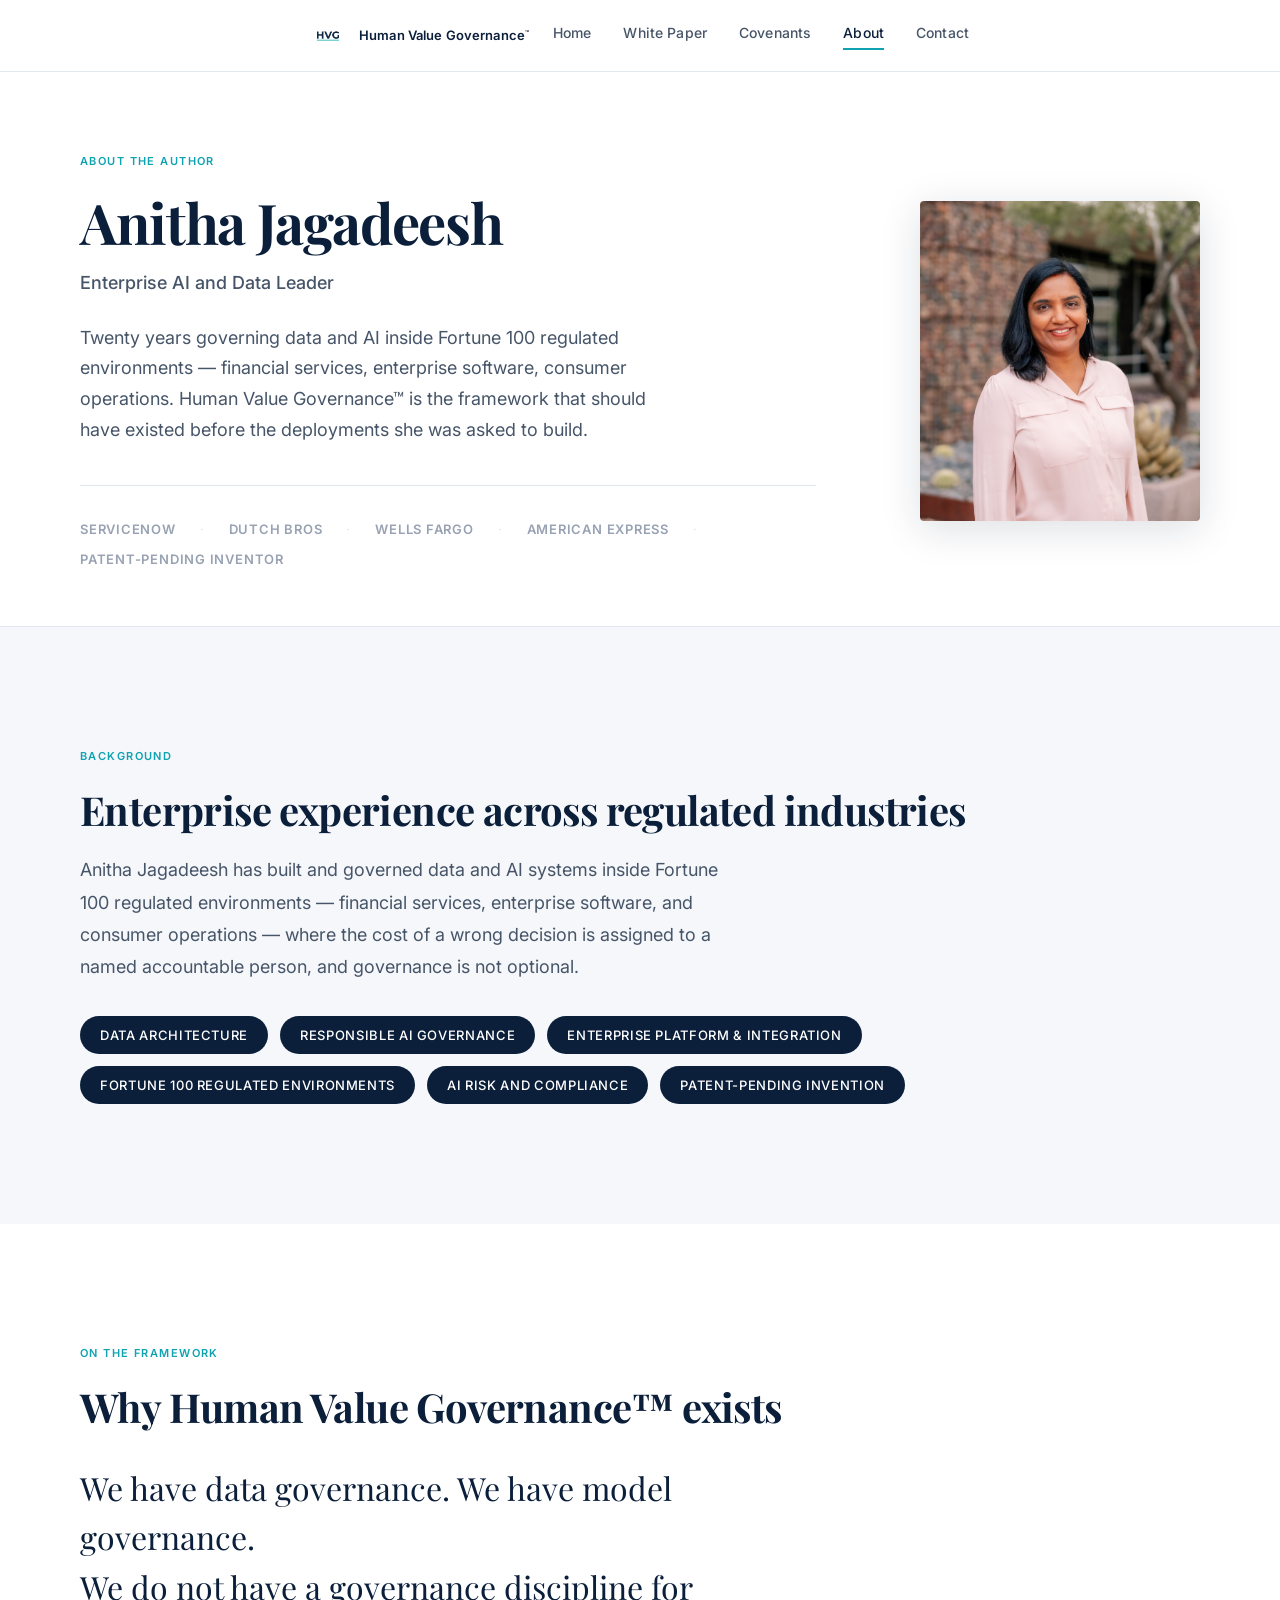
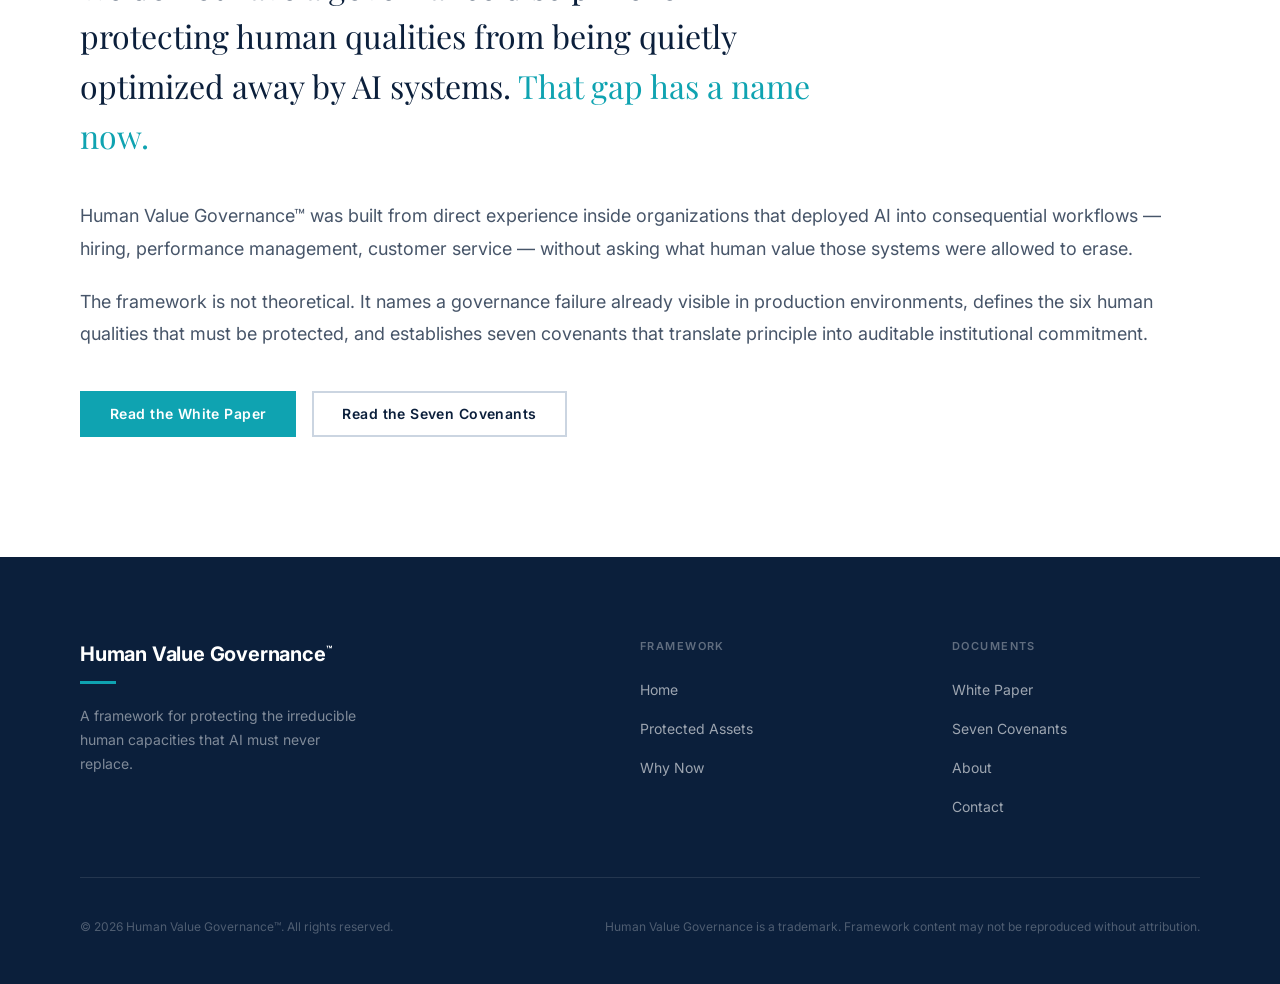
==== commit f6d6a17f: "Add author photo and upgrade expertise pills on About page - Add headshot (anitha-jagadeesh.jpg) to " ====
--- a/about.html
+++ b/about.html
@@ -55,31 +55,45 @@
          ════════════════════════════════════════════════ -->
     <section class="about-hero">
       <div class="container">
-
-        <p class="label">About the Author</p>
-        <h1 class="about-name">Anitha Jagadeesh</h1>
-        <p class="about-title">Enterprise AI and Data Leader</p>
-
-        <p class="about-positioning">
-          Twenty years governing data and AI inside Fortune 100 regulated environments —
-          financial services, enterprise software, consumer operations. Human Value
-          Governance™ is the framework that should have existed before the deployments
-          she was asked to build.
-        </p>
-
-        <!-- Company credentials -->
-        <div class="credential-strip">
-          <span>ServiceNow</span>
-          <span class="cred-divider" aria-hidden="true">·</span>
-          <span>Dutch Bros</span>
-          <span class="cred-divider" aria-hidden="true">·</span>
-          <span>Wells Fargo</span>
-          <span class="cred-divider" aria-hidden="true">·</span>
-          <span>American Express</span>
-          <span class="cred-divider" aria-hidden="true">·</span>
-          <span>Patent-Pending Inventor</span>
-        </div>
-
+        <div class="about-hero-inner">
+
+          <!-- Text column -->
+          <div class="about-hero-text">
+            <p class="label">About the Author</p>
+            <h1 class="about-name">Anitha Jagadeesh</h1>
+            <p class="about-title">Enterprise AI and Data Leader</p>
+
+            <p class="about-positioning">
+              Twenty years governing data and AI inside Fortune 100 regulated environments —
+              financial services, enterprise software, consumer operations. Human Value
+              Governance™ is the framework that should have existed before the deployments
+              she was asked to build.
+            </p>
+
+            <!-- Company credentials -->
+            <div class="credential-strip">
+              <span>ServiceNow</span>
+              <span class="cred-divider" aria-hidden="true">·</span>
+              <span>Dutch Bros</span>
+              <span class="cred-divider" aria-hidden="true">·</span>
+              <span>Wells Fargo</span>
+              <span class="cred-divider" aria-hidden="true">·</span>
+              <span>American Express</span>
+              <span class="cred-divider" aria-hidden="true">·</span>
+              <span>Patent-Pending Inventor</span>
+            </div>
+          </div>
+
+          <!-- Photo column -->
+          <div class="about-hero-photo">
+            <img
+              src="assets/images/anitha-jagadeesh.jpg"
+              alt="Anitha Jagadeesh"
+              class="author-photo"
+            >
+          </div>
+
+        </div>
       </div>
     </section>
 
--- a/assets/css/styles.css
+++ b/assets/css/styles.css
@@ -1369,6 +1369,27 @@
   background: var(--clr-white);
 }
 
+.about-hero-inner {
+  display: grid;
+  grid-template-columns: 1fr 320px;
+  gap: var(--sp-64);
+  align-items: center;
+}
+
+.about-hero-photo {
+  display: flex;
+  justify-content: flex-end;
+}
+
+.author-photo {
+  width: 280px;
+  height: 320px;
+  object-fit: cover;
+  object-position: center top;
+  border-radius: 4px;
+  box-shadow: 0 8px 40px rgba(11, 31, 59, 0.14);
+}
+
 .about-name {
   font-family: var(--f-serif);
   font-size: clamp(var(--t-36), 5vw, var(--t-56));
@@ -1427,13 +1448,28 @@
 
 .expertise-item {
   padding: var(--sp-8) var(--sp-20);
-  background: var(--clr-teal-faint);
-  border: 1px solid #C2EEF3;
+  background: var(--clr-navy);
   border-radius: 100px;
-  font-size: var(--t-14);
+  font-size: var(--t-13);
   font-weight: 500;
-  color: var(--clr-navy);
-  letter-spacing: 0.01em;
+  color: var(--clr-white);
+  letter-spacing: 0.05em;
+  text-transform: uppercase;
+}
+
+@media (max-width: 767px) {
+  .about-hero-inner {
+    grid-template-columns: 1fr;
+    gap: var(--sp-40);
+  }
+  .about-hero-photo {
+    order: -1;
+    justify-content: flex-start;
+  }
+  .author-photo {
+    width: 160px;
+    height: 180px;
+  }
 }
 
 /* Framework statement */
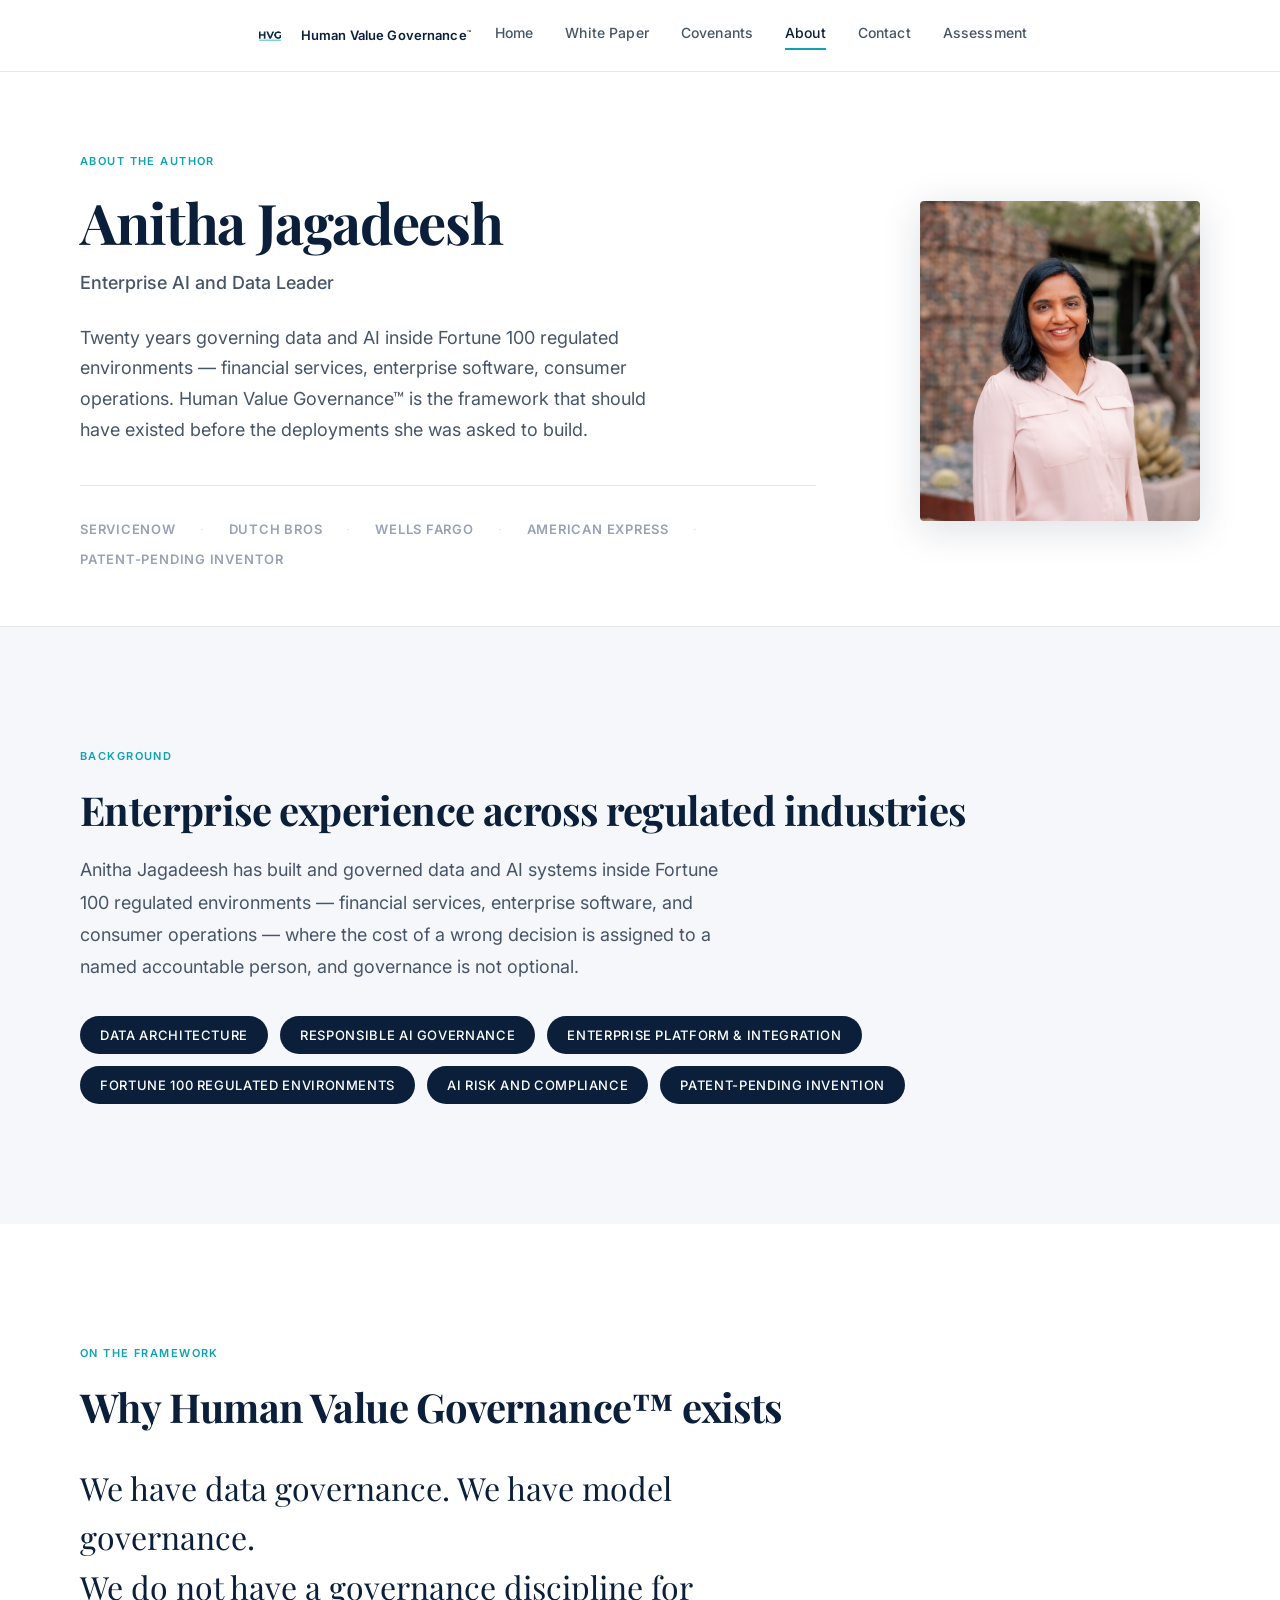
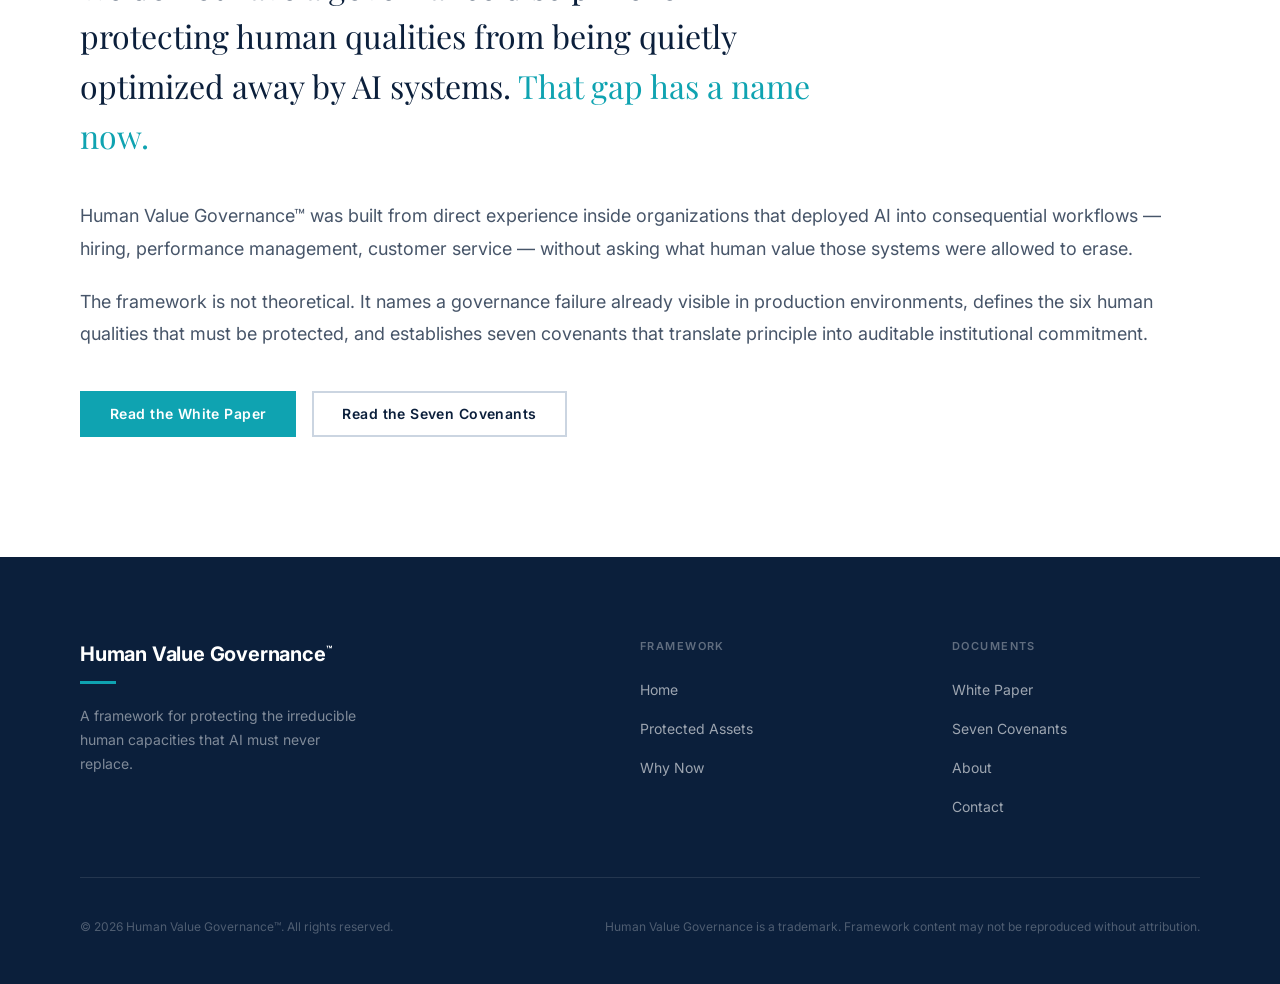
==== commit 69fcf22e: "Add assessment page and Brevo integration updates" ====
--- a/about.html
+++ b/about.html
@@ -11,6 +11,15 @@
   <link href="https://fonts.googleapis.com/css2?family=Inter:wght@300;400;500;600&family=Playfair+Display:ital,wght@0,400;0,600;0,700;1,400&display=swap" rel="stylesheet">
 
   <link rel="stylesheet" href="assets/css/styles.css">
+
+  <!-- Google tag (gtag.js) -->
+  <script async src="https://www.googletagmanager.com/gtag/js?id=G-9EN6MV2RRG"></script>
+  <script>
+    window.dataLayer = window.dataLayer || [];
+    function gtag(){dataLayer.push(arguments);}
+    gtag('js', new Date());
+    gtag('config', 'G-9EN6MV2RRG');
+  </script>
 </head>
 <body>
 
@@ -32,6 +41,7 @@
           <a href="covenants.html" class="nav-link">Covenants</a>
           <a href="about.html" class="nav-link active">About</a>
           <a href="contact.html" class="nav-link">Contact</a>
+          <a href="assessment.html" class="nav-link">Assessment</a>
         </nav>
 
         <button class="nav-toggle" id="nav-toggle" aria-label="Toggle navigation"
--- a/assets/css/styles.css
+++ b/assets/css/styles.css
@@ -935,6 +935,23 @@
   background: rgba(255, 255, 255, 0.2);
 }
 
+.paper-ssrn {
+  margin-top: var(--sp-16);
+  font-size: var(--t-13);
+  color: rgba(255, 255, 255, 0.5);
+  letter-spacing: 0.02em;
+}
+
+.paper-ssrn a {
+  color: rgba(255, 255, 255, 0.75);
+  text-decoration: underline;
+  text-underline-offset: 3px;
+}
+
+.paper-ssrn a:hover {
+  color: #fff;
+}
+
 /* Article layout: TOC sidebar + reading column */
 .paper-layout {
   display: grid;
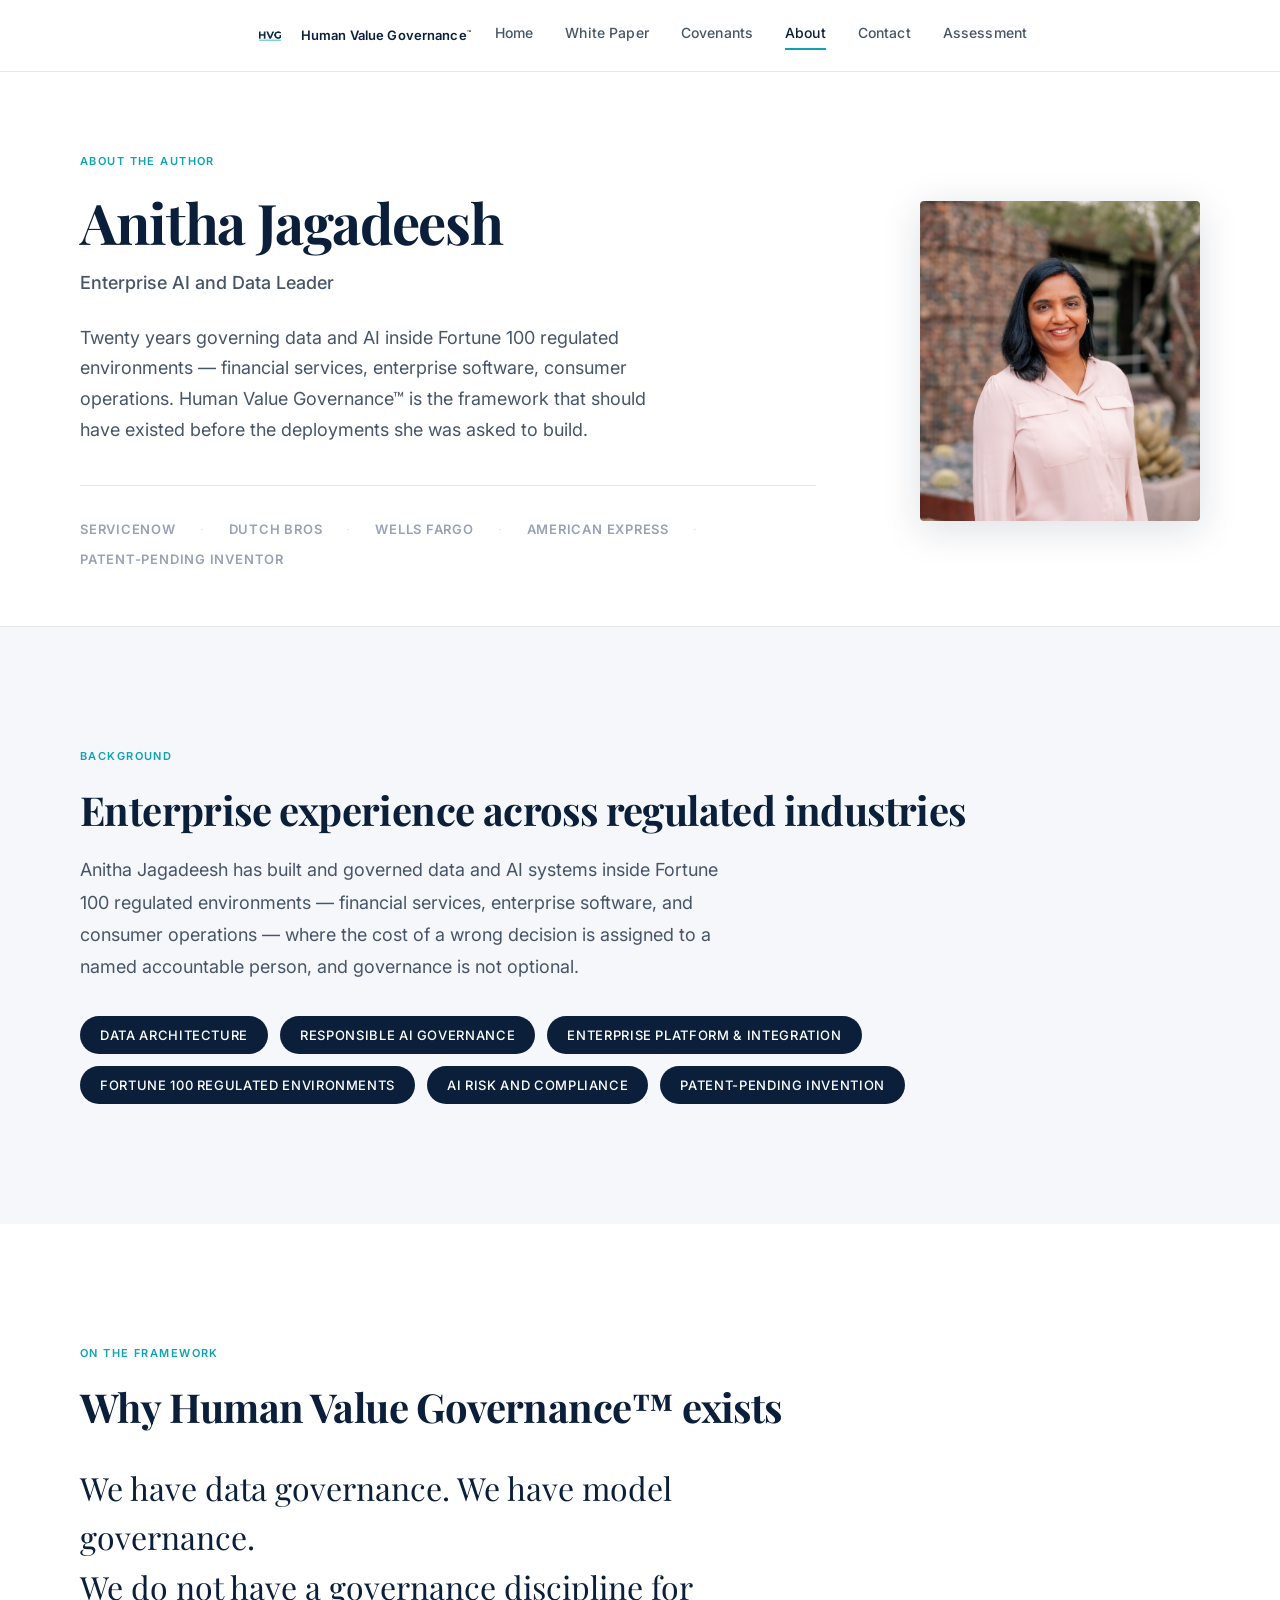
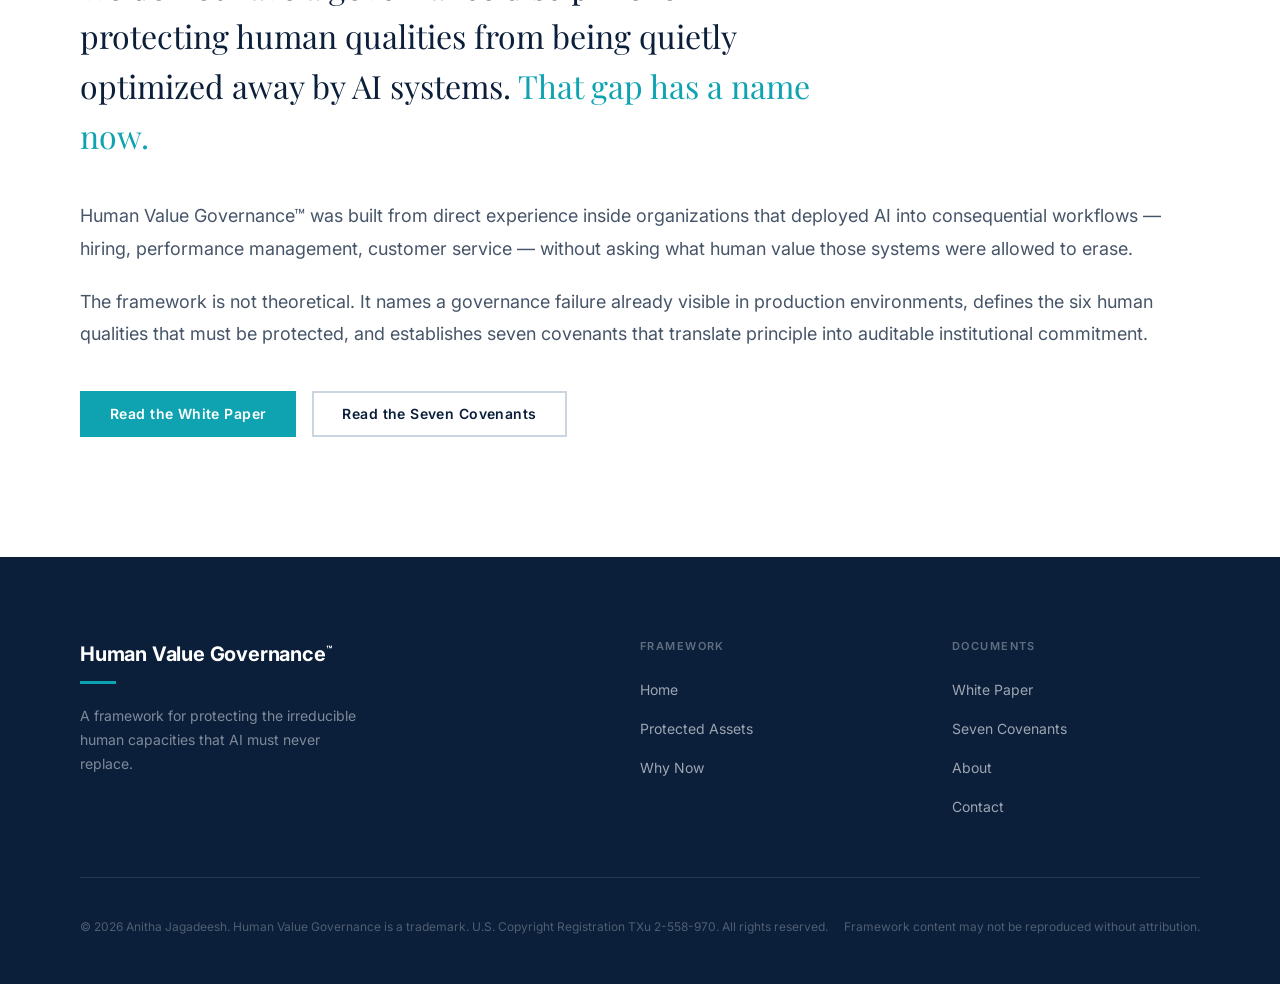
==== commit c5f407f9: "Add U.S. Copyright Registration TXu 2-558-970 to copyright footers Copyright footer text across all " ====
--- a/about.html
+++ b/about.html
@@ -211,8 +211,8 @@
       </div>
 
       <div class="footer-bottom">
-        <p>© 2026 Human Value Governance™. All rights reserved.</p>
-        <p class="tm-note">Human Value Governance is a trademark. Framework content may not be reproduced without attribution.</p>
+        <p>© 2026 Anitha Jagadeesh. Human Value Governance is a trademark. U.S. Copyright Registration TXu 2-558-970. All rights reserved.</p>
+        <p class="tm-note">Framework content may not be reproduced without attribution.</p>
       </div>
 
     </div>
